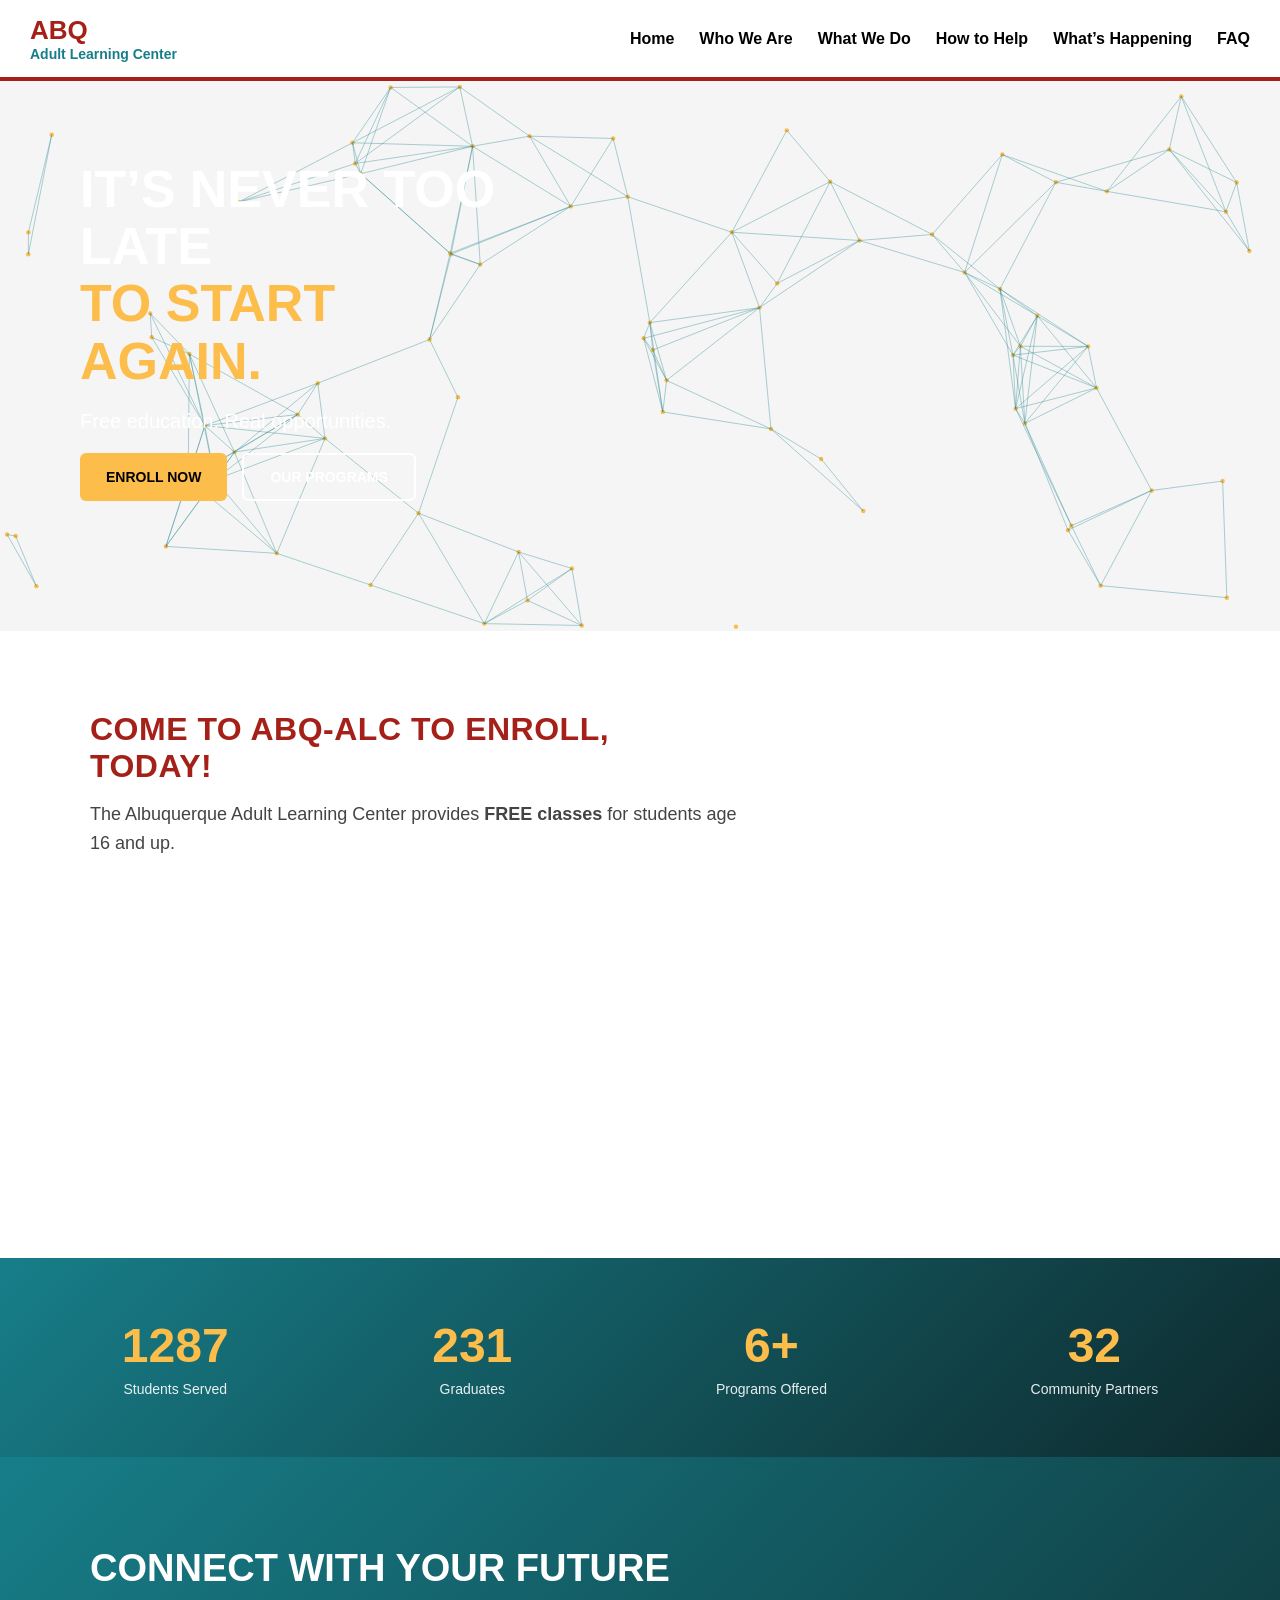
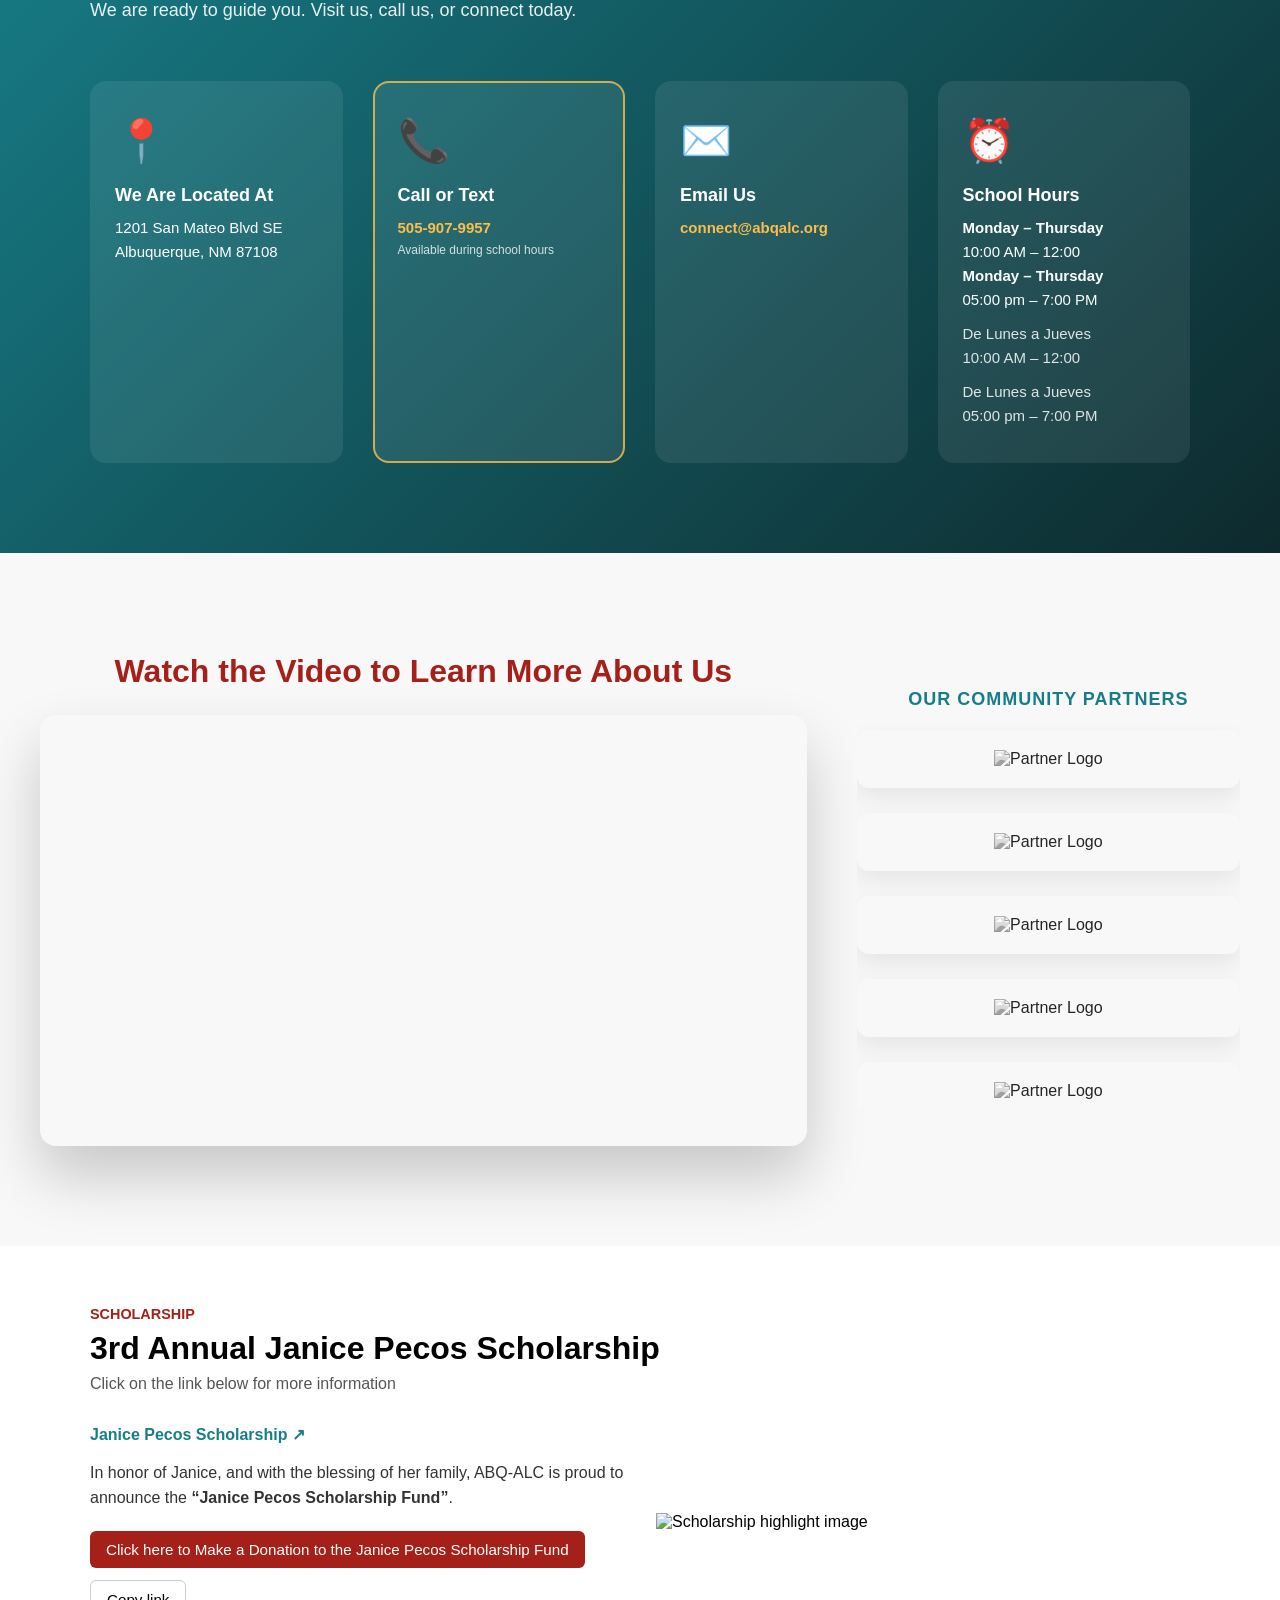
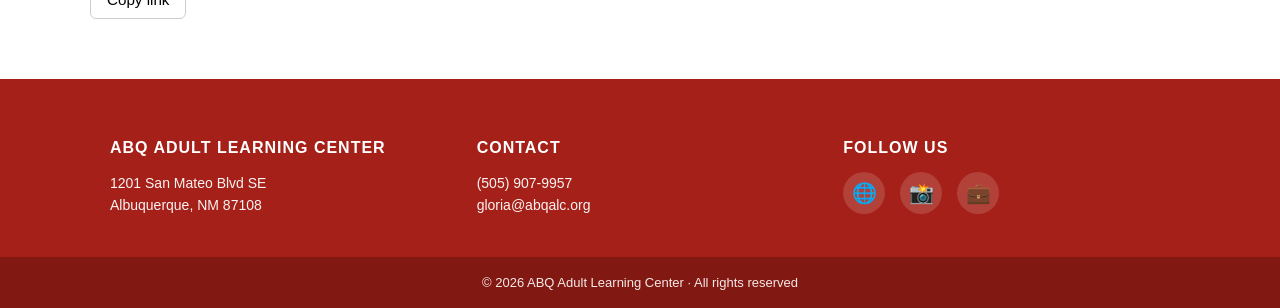
==== index.html @ 49945afe "Add files via upload" ====
<!DOCTYPE html>
<html lang="es">
<head>
  <meta charset="UTF-8" />
  <meta name="viewport" content="width=device-width, initial-scale=1.0" />
  <title>ABQ Adult Learning Center</title>
  <link rel="stylesheet" href="styles.css">
</head>
<body>

<!-- ================= NAVBAR ================= -->
<header class="navbar">
  <div class="logo">
    ABQ <span>Adult Learning Center</span>
  </div>

  <button class="menu-toggle" aria-label="Toggle Menu">☰</button>

  <nav class="nav-menu">
    <ul class="menu-root">

      <li class="menu-item">
<a href="index.html">Home</a>

        <ul class="submenu">
          <li class="has-children"><a href="home_program.html">Program Information</a>
            </li>

          <li class="has-children">
            <a href="home_students.html"> 2023–2026 Student Success</a>
            </li>
          <li><a href="home_location.html">Location & Contact</a></li>
        </ul>
      </li>

      <li class="menu-item">
        <a href="who.html">  Who We Are</a>
      </li>

      <li class="menu-item">
        What We Do
        <ul class="submenu">
          <li>Our Programs</li>
          <li>Student Advocacy</li>
          <li>Resources</li>
          <li>Janice Pecos Scholarship</li>
        </ul>
      </li>

      <li class="menu-item">
        How to Help
        <ul class="submenu">
          <li>Volunteer</li>
          <li>Donate</li>
        </ul>
      </li>

      <li class="menu-item">
        What’s Happening
        <ul class="submenu">
          <li>Annual Reports</li>
          <li>Events</li>
          <li>News</li>
        </ul>
      </li>

      <li class="menu-item">FAQ</li>
    </ul>
  </nav>
</header>

<!-- ================= HERO ================= -->
<section class="hero">

  <!-- Imagen de fondo REAL -->
  <div class="hero-bg"></div>

  <!-- Capa oscura -->
  <div class="hero-overlay"></div>

  <!-- Red neuronal -->
  <canvas id="network"></canvas>

  <!-- Contenido -->
  <div class="hero-content">
    <h1>
      IT’S NEVER TOO LATE<br>
      <span>TO START AGAIN.</span>
    </h1>

    <p>Free education. Real opportunities.</p>

    <div class="hero-buttons">
      <button class="btn primary">ENROLL NOW</button>
      <button class="btn secondary">OUR PROGRAMS</button>
    </div>
  </div>
</section>

<!-- ================= enroll ================= -->

<section class="enroll-section">
  <div class="enroll-container">

    <!-- Título principal -->
    <div class="enroll-header">
      <h2>COME TO ABQ‑ALC TO ENROLL, TODAY!</h2>
      <p>
        The Albuquerque Adult Learning Center provides
        <strong>FREE classes</strong> for students age 16 and up.
      </p>
    </div>

    <!-- Flip Cards -->
    <div class="flip-grid">

      <div class="flip-card">
        <div class="flip-inner">
          <div class="flip-front">
            <span class="icon">🎓</span>
            <h3>High School Equivalency</h3>
          </div>
          <div class="flip-back">
            <p>
              Preparation to pass the
              <strong>HiSET or GED® exam</strong>
              and earn your high school equivalency.
            </p>
          </div>
        </div>
      </div>

      <div class="flip-card">
        <div class="flip-inner">
          <div class="flip-front">
            <span class="icon">📘</span>
            <h3>Foundations & Literacy</h3>
          </div>
          <div class="flip-back">
            <p>
              Improve your
              <strong>reading and writing skills</strong>
              with supportive, foundational instruction.
            </p>
          </div>
        </div>
      </div>

      <div class="flip-card">
        <div class="flip-inner">
          <div class="flip-front">
            <span class="icon">🌎</span>
            <h3>English as a Second Language</h3>
          </div>
          <div class="flip-back">
            <p>
              <strong>ESL classes</strong> for all levels,
              from beginner to advanced English learners.
            </p>
          </div>
        </div>
      </div>

      <div class="flip-card">
        <div class="flip-inner">
          <div class="flip-front">
            <span class="icon">☀️</span>
            <h3>Solar Technology Credential</h3>
          </div>
          <div class="flip-back">
            <p>
              Earn a
              <strong>Fundamentals of Solar Technology (IET)</strong>
             <a href="
https://video.search.yahoo.com/search/video;_ylt=Awr.wjnUhPJpWwIAqOZXNyoA;_ylu=Y29sbwNncTEEcG9zAzEEdnRpZAMEc2VjA3Nj?type=E210US105G0&p=nabcep+solar+certification&fr=mcafee&turl=https%3A%2F%2Ftse4.mm.bing.net%2Fth%2Fid%2FOVP.cW_9tWtKjv1zKpvWhstD-wHgFo%3Fpid%3DApi%26w%3D296%26h%3D156%26c%3D7%26p%3D0&rurl=https%3A%2F%2Fwww.youtube.com%2Fwatch%3Fv%3DZx-ArQhSR-M&tit=How+to+get+a+solar+job+with+NABCEP+certifications%21+Intro+to+Solar%21&pos=11&vid=f31095745891059037701e565cf217cb&sigr=6QRaX66MKJxi&sigt=qtAbaV_fkCSp&sigi=YpdcWejyRr_6
"  target="_blank" >Credencial</a> for the solar industry.
            </p>
          </div>
        </div>
      </div>

    </div>

  </div>
</section>
<!-- ================= MÉTRICAS ================= -->
<section class="stats">
  <div class="stat" data-target="3998">
    <strong>0</strong>
    <span>Students Served</span>
  </div>
  <div class="stat" data-target="732">
    <strong>0</strong>
    <span>Graduates</span>
  </div>
  <div class="stat" data-target="6">
    <strong>0</strong>
    <span>Programs Offered</span>
  </div>
  <div class="stat" data-target="100">
    <strong>0</strong>
    <span>Community Partners</span>
  </div>
</section>
<!-- ================= CONNECT ================= -->
<section class="connect-section">

  <div class="connect-wrapper">

    <h2 class="connect-title">
      CONNECT WITH YOUR FUTURE
    </h2>

    <p class="connect-subtitle">
      We are ready to guide you. Visit us, call us, or connect today.
    </p>

    <div class="connect-grid">

      <!-- LOCATION -->
      <div class="connect-card">
        <div class="connect-icon">📍</div>
        <h3>We Are Located At</h3>
        <p>
          1201 San Mateo Blvd SE<br>
          Albuquerque, NM 87108
        </p>
      </div>

      <!-- PHONE -->
      <div class="connect-card pulse">
        <div class="connect-icon">📞</div>
        <h3>Call or Text</h3>
        <p class="highlight">
          505‑907‑9957
        </p>
        <span class="note">Available during school hours</span>
      </div>

      <!-- EMAIL -->
      <div class="connect-card">
        <div class="connect-icon">✉️</div>
        <h3>Email Us</h3>
        <p class="highlight">
          connect@abqalc.org
        </p>
      </div>

      <!-- HOURS -->
      <div class="connect-card hours">
        <div class="connect-icon">⏰</div>
        <h3>School Hours</h3>
        <p>
          <strong>Monday – Thursday</strong><br>
          10:00 AM – 12:00
        </p>
        <p>
          <strong>Monday – Thursday</strong><br>
          05:00 pm – 7:00 PM
        </p>
        <p class="spanish">
          De Lunes a Jueves<br>
          10:00 AM – 12:00 
        </p>
         <p class="spanish">
          De Lunes a Jueves<br>
        05:00 pm – 7:00 PM
        </p>
      </div>

    </div>

  </div>
</section>
<section class="partners-section">


  <div class="partners-container">

    <!-- VIDEO -->
    <div class="partners-video">
      <h2>Watch the Video to Learn More About Us</h2>
      <div class="video-wrapper">
        <iframe 
       src="https://player.vimeo.com/video/821521663?badge=0&amp;autopause=0&amp;player_id=0&amp;app_id=58479" frameborder="0" allow="autoplay; fullscreen; picture-in-picture; clipboard-write; encrypted-media; web-share" referrerpolicy="strict-origin-when-cross-origin"></iframe><script src="https://player.vimeo.com/api/player.js"></script>
        </div>
    </div>


    <!-- CARRUSEL DE ALIADOS -->
    <div class="partners-carousel">


      <h3>Our Community Partners</h3>
      <!-- LIGHTBOX MODAL -->
  <div class="lightbox" id="lightbox">
  <div class="lightbox-overlay"></div>
  <div class="lightbox-content">
    <button class="lightbox-close" aria-label="Close">✕</button>
    <img id="lightbox-img" src="" alt="Expanded Partner">
     </div>
          </div>
      <div class="carousel-track">
        <div class="partner-logo">
           <img src="img/logo4.png" data-full="img/logo4.png" alt="Partner Logo">
            </div>

        <div class="partner-logo">
           <img src="img/part1.png" data-full="img/part1.png" alt="Partner Logo">
        </div>

        <div class="partner-logo">
            <img src="img/part6.png" data-full="img/part6.png" alt="Partner Logo">
        </div>
        <div class="partner-logo">
           <img src="img/part2.png" data-full="img/part2.png" alt="Partner Logo">
        </div>
        <div class="partner-logo">
          <img src="img/part3.png" data-full="img/part3.png" alt="Partner Logo">
        </div>
        <div class="partner-logo">
         <img src="img/logo3.png" data-full="img/logo3.png" alt="Partner Logo">
        </div>
        <div class="partner-logo">
        <img src="img/part6.png" data-full="img/part6.png" alt="Partner Logo">
        </div>
         <div class="partner-logo">
         <img src="img/part7.png" data-full="img/part7.png" alt="Partner Logo">
        </div>
        <!-- duplicados para loop infinito -->
        <div class="partner-logo">
          <img src="img/logo4.png" data-full="img/logo4.png" alt="Partner Logo">
        </div>
        <div class="partner-logo">
         <img src="img/part5.png" data-full="img/part5.png" alt="Partner Logo">
        </div>




      </div>

    </div>

  </div>
</section>



<section id="janice-pecos-scholarship" class="scholarship-spotlight">
  <div class="scholarship-spotlight__wrap">

    <header class="scholarship-spotlight__header">
      <p class="scholarship-spotlight__kicker">Scholarship</p>
      <h2 class="scholarship-spotlight__title">3rd Annual Janice Pecos Scholarship</h2>
      <p class="scholarship-spotlight__subtitle">
        Click on the link below for more information
      </p>
    </header>

    <div class="scholarship-spotlight__grid js-reveal">
      <!-- LEFT: CONTENT -->
      <div class="scholarship-spotlight__content">
        <a class="scholarship-spotlight__link"
           href="https://TU-LINK-AQUI.com"
           target="_blank" rel="noopener">
          Janice Pecos Scholarship
          <span aria-hidden="true">↗</span>
        </a>

        <p class="scholarship-spotlight__text">
          In honor of Janice, and with the blessing of her family, ABQ-ALC is proud to announce the
          <strong>“Janice Pecos Scholarship Fund”</strong>.
        </p>

        <div class="scholarship-spotlight__actions">
          <a class="scholarship-spotlight__btn scholarship-spotlight__btn--primary"
             href="https://TU-LINK-DONATION-AQUI.com"
             target="_blank" rel="noopener">
            Click here to Make a Donation to the Janice Pecos Scholarship Fund
          </a>

          <button type="button"
                  class="scholarship-spotlight__btn scholarship-spotlight__btn--ghost js-copy-link"
                  data-copy="https://TU-LINK-AQUI.com"
                  aria-label="Copy scholarship link">
            Copy link
          </button>
        </div>

        <p class="scholarship-spotlight__note" role="status" aria-live="polite"></p>
      </div>

      <!-- RIGHT: IMAGE -->
      <figure class="scholarship-spotlight__media">
        <img
          class="scholarship-spotlight__img"
          src="img/Pecos.png"
          alt="Scholarship highlight image"
          loading="lazy"
        />
      </figure>
    </div>

  </div>
</section>

<!--
<section class="volunteer-section">

  <div class="volunteer-container">

    <!-- IMAGEN 
    <div class="volunteer-image">
      <img src="img/aalc6.jpg">

    </div>

    <!-- CONTENIDO 
    <div class="volunteer-content">
      <h2>Do Something Satisfying<br>With Your Free Time.</h2>

      <p class="volunteer-intro">
        Make a meaningful impact in your community by volunteering
        your time, skills, and passion at ABQ‑ALC.
      </p>

      <ul class="volunteer-list">
        <li><span class="icon">🤝</span>Tutors*</li>
        <li><span class="icon">🎉</span>Fundraisers</li>
        <li><span class="icon">📅</span>Special Events</li>
        <li><span class="icon">🌎</span>Community Outreach</li>
        <li><span class="icon">🎤</span>Volunteer Guest Speakers</li>
      </ul>
    </div>

  </div>
</section>

-->

<footer class="site-footer">

  <div class="footer-container">

    <!-- INFO -->
    <div class="footer-column">
      <h3>ABQ Adult Learning Center</h3>
      <p>
        1201 San Mateo Blvd SE<br>
        Albuquerque, NM 87108
      </p>
    </div>

    <!-- CONTACT -->
    <div class="footer-column">
      <h3>Contact</h3>
      <p>(505) 907‑9957</p>
      <p>
        gloria@abqalc.org
      </p>
    </div>

    <!-- SOCIAL -->
    <div class="footer-column">
      <h3>Follow Us</h3>
      <div class="social-icons">
        <a href="#" aria-label="Facebook">🌐</a>
        <a href="#" aria-label="Instagram">📸</a>
        <a href="#" aria-label="LinkedIn">💼</a>
      </div>
    </div>

   


  </div>

  <!-- COPYRIGHT -->
  <div class="footer-bottom">
    © <span id="year"></span> ABQ Adult Learning Center · All rights reserved
  </div>

</footer>

<script src="script.js"></script>




</body>
</html>
---- styles.css ----
/* =============================
   COLORES
============================= */
:root {
  --red: #a42018;
  --yellow: #fdbd4a;
  --blue: #177E89;
  --white: #ffffff;
  --dark: #0e2a2d;
}

/* =============================
   RESET
============================= */
* {
  margin: 0;
  padding: 0;
  box-sizing: border-box;
}

body {
  font-family: "Segoe UI", Arial, sans-serif;
  background: #f5f5f5;
}

/* =============================
   NAVBAR
============================= */
.navbar {
  display: flex;
  justify-content: space-between;
  align-items: center;
  padding: 15px 30px;
  background: var(--white);
  border-bottom: 4px solid var(--red);
  position: sticky;
  top: 0;
  z-index: 1000;
}

.logo {
  font-weight: bold;
  font-size: 26px;
  color: var(--red);
}

.logo span {
  display: block;
  font-size: 14px;
  color: var(--blue);
}

/* =============================
   MENU
============================= */
.menu-toggle {
  display: none;
  font-size: 28px;
  background: none;
  border: none;
  cursor: pointer;
}

.menu-root {
  list-style: none;
  display: flex;
  gap: 25px;
}


.menu-item {
  position: relative;
  cursor: pointer;
  font-weight: 600;
}

.menu-item:hover {
  color: var(--red);
}

/* =============================
   SUBMENÚS (NIVEL 1 Y 2)
============================= */
.submenu {
  position: absolute;
  top: 100%;
  left: 0;
  background: var(--white);
  min-width: 240px;
  display: none; /* SIEMPRE OCULTO */
  flex-direction: column;
  box-shadow: 0 6px 16px rgba(0,0,0,0.15);
  border-radius: 6px;
  padding: 10px 0;
  z-index: 999;
}

/* Mostrar SOLO si está activo (mobile) */
.menu-item.active > .submenu,
.has-children.active > .submenu {
  display: flex;
}

/* Desktop (hover real) */
@media (hover: hover) {
  .menu-item:hover > .submenu {
    display: flex;
  }

  .has-children:hover > .submenu {
    display: flex;
  }
}

.submenu li {
  padding: 10px 20px;
  white-space: nowrap;
}

.submenu li:hover {
  background: var(--yellow);
}

/* Segundo nivel */
.has-children {
  position: relative;
}

.submenu.sub {
  top: 0;
  left: 100%;
}


/* =============================
   CANVAS
============================= */
#network {
  position: absolute;
  inset: 0;
  z-index: 1;
}

/* =============================
   HERO CONTENT
============================= */
.hero-content {
  position: relative;
  z-index: 2;
  max-width: 600px;
  padding: 80px;
  color: var(--white);
}

.hero h1 {
  font-size: 52px;
  line-height: 1.1;
}

.hero h1 span {
  color: var(--yellow);
}

.hero p {
  margin: 20px 0;
  font-size: 20px;
}

/* =============================
   BUTTONS
============================= */
.hero-buttons {
  display: flex;
  gap: 15px;
}

.btn {
  padding: 14px 26px;
  font-size: 14px;
  border-radius: 6px;
  cursor: pointer;
  border: none;
  font-weight: bold;
}

.btn.primary {
  background: var(--yellow);
  color: #000;
}

.btn.secondary {
  background: transparent;
  border: 2px solid var(--white);
  color: var(--white);
}

/* =============================
   RESPONSIVE (MOBILE)
============================= */
@media (max-width: 768px) {
  .menu-toggle {
    display: block;
  }

  .nav-menu {
    display: none;
    width: 100%;
    background: var(--white);
  }

  .nav-menu.open {
    display: block;
  }

  .nav-menu ul {
    flex-direction: column;
    padding: 15px;
    gap: 10px;
  }

  .submenu {
    position: static;
    box-shadow: none;
    border-radius: 0;
    padding-left: 15px;
  }

  .hero-content {
    padding: 40px;
  }

  .hero h1 {
    font-size: 36px;
  }
}

.hero {
  position: relative;
  height: 550px;
  overflow: hidden;
}

/* IMAGEN DE FONDO REAL */
.hero-bg {
  position: absolute;
  inset: 0;
  background-image: url("img/hero.webp"); /* 👈 AQUÍ */
  background-size: cover;
  background-position: center;
  background-repeat: no-repeat;
  z-index: 0;
}

/* MÉTRICAS */
.stats {
  display: flex;
  justify-content: space-around;
  padding: 60px 20px;
  background: linear-gradient(135deg, #177E89, #0e2a2d);
  color: white;
}

.stat {
  text-align: center;
}

.stat strong {
  font-size: 48px;
  color: #fdbd4a;
}

.stat span {
  display: block;
  margin-top: 8px;
  font-size: 14px;
  opacity: 0.9;
}



/* =============================
   ENROLL SECTION
============================= */
.enroll-section {
  background: #ffffff;
  padding: 80px 20px;
}

.enroll-container {
  max-width: 900px;
  margin: 0 auto;
}

.enroll-section h2 {
  font-size: 32px;
  color: #a42018;
  margin-bottom: 25px;
  letter-spacing: 0.5px;
}

.enroll-intro {
  font-size: 18px;
  color: #333;
  margin-bottom: 30px;
  line-height: 1.6;
}



/* =============================
   ENROLL – FLIP CARDS SECTION
============================= */
.enroll-section {
  background: #ffffff;
  padding: 80px 20px;
}

.enroll-container {
  max-width: 1100px;
  margin: 0 auto;
}

/* Header */
.enroll-header {
  max-width: 650px;
  margin-bottom: 60px;
}

.enroll-header h2 {
  font-size: 32px;
  color: #a42018;
  margin-bottom: 15px;
}

.enroll-header p {
  font-size: 18px;
  color: #444;
  line-height: 1.6;
}

/* Grid */
.flip-grid {
  display: grid;
  grid-template-columns: repeat(4, 1fr);
  gap: 30px;
}

/* Flip Card */
.flip-card {
  perspective: 1200px;
}

.flip-inner {
  position: relative;
  width: 100%;
  height: 260px;
  transition: transform 0.7s ease;
  transform-style: preserve-3d;
}

.flip-card:hover .flip-inner {
  transform: rotateY(180deg);
}

/* Front & Back */
.flip-front,
.flip-back {
  position: absolute;
  inset: 0;
  border-radius: 12px;
  backface-visibility: hidden;
  display: flex;
  flex-direction: column;
  justify-content: center;
  padding: 25px;
}

/* Front */
.flip-front {
  background: #177E89;
  color: white;
  text-align: center;
}

.flip-front .icon {
  font-size: 42px;
  margin-bottom: 15px;
}

.flip-front h3 {
  font-size: 18px;
  line-height: 1.4;
}

/* Back */
.flip-back {
  background: #fdbd4a;
  color: #000;
  transform: rotateY(180deg);
}

.flip-back p {
  font-size: 15px;
  line-height: 1.6;
}

/* =============================
   RESPONSIVE
============================= */
@media (max-width: 1024px) {
  .flip-grid {
    grid-template-columns: repeat(2, 1fr);
  }
}

@media (max-width: 600px) {
  .flip-grid {
    grid-template-columns: 1fr;
  }

  .enroll-header h2 {
    font-size: 26px;
  }
}




/* =============================
   CONNECT SECTION
============================= */
.connect-section {
  padding: 90px 20px;
  background: linear-gradient(135deg, #177E89, #0e2a2d);
  color: white;
}

.connect-wrapper {
  max-width: 1100px;
  margin: 0 auto;
}

.connect-title {
  font-size: 38px;
  margin-bottom: 10px;
}

.connect-subtitle {
  font-size: 18px;
  opacity: 0.9;
  margin-bottom: 60px;
  max-width: 500px;
}

/* Grid */
.connect-grid {
  display: grid;
  grid-template-columns: repeat(4, 1fr);
  gap: 30px;
}

/* Card */
.connect-card {
  background: rgba(255, 255, 255, 0.08);
  border-radius: 16px;
  padding: 35px 25px;
  transition: transform 0.4s ease, background 0.4s ease;
  position: relative;
}

.connect-card:hover {
  transform: translateY(-10px);
  background: rgba(255, 255, 255, 0.15);
}

.connect-icon {
  font-size: 42px;
  margin-bottom: 20px;
}

.connect-card h3 {
  font-size: 18px;
  margin-bottom: 10px;
}

.connect-card p {
  font-size: 15px;
  line-height: 1.6;
}

.highlight {
  font-size: 18px;
  font-weight: bold;
  color: #fdbd4a;
}

.note {
  font-size: 12px;
  opacity: 0.8;
}

.spanish {
  margin-top: 10px;
  font-size: 14px;
  opacity: 0.85;
}

/* Pulse Effect */
.pulse::after {
  content: "";
  position: absolute;
  inset: 0;
  border-radius: 16px;
  border: 2px solid rgba(253, 189, 74, 0.8);
  animation: pulse 2s infinite;
  pointer-events: none;
}

@keyframes pulse {
  0% { opacity: 0.7; }
  50% { opacity: 0; }
  100% { opacity: 0.7; }
}

/* Responsive */
@media (max-width: 1000px) {
  .connect-grid {
    grid-template-columns: repeat(2, 1fr);
  }
}

@media (max-width: 600px) {
  .connect-grid {
    grid-template-columns: 1fr;
  }

  .connect-title {
    font-size: 30px;
  }
}


/* =============================
   PARTNERS SECTION
============================= */
.partners-section {
  padding: 90px 20px;
  background: #ffffff;
}

.partners-container {
  max-width: 1200px;
  margin: 0 auto;
  display: grid;
  grid-template-columns: 2fr 1fr;
  gap: 50px;
  align-items: center;
}

/* VIDEO */
.partners-video h2 {
  color: #a42018;
  font-size: 32px;
  margin-bottom: 25px;
}

.video-wrapper {
  position: relative;
  padding-top: 56.25%;
  border-radius: 16px;
  overflow: hidden;
  box-shadow: 0 30px 60px rgba(0,0,0,0.2);
}

.video-wrapper iframe {
  position: absolute;
  inset: 0;
  width: 100%;
  height: 100%;
}

/* CARRUSEL */
.partners-carousel {
  position: relative;
  height: 420px;
  overflow: hidden;
}

.partners-carousel h3 {
  margin-bottom: 20px;
  font-size: 18px;
  color: #177E89;
  text-transform: uppercase;
  letter-spacing: 1px;
}

/* Track */
.carousel-track {
  display: flex;
  flex-direction: column;
  gap: 25px;
  animation: scrollUp 18s linear infinite;
}

/* Logo Card */
.partner-logo {
  background: #f8f8f8;
  border-radius: 12px;
  padding: 20px;
  display: flex;
  align-items: center;
  justify-content: center;
  box-shadow: 0 10px 25px rgba(0,0,0,0.08);
}

.partner-logo img {
  max-width: 140px;
  max-height: 60px;
  object-fit: contain;
  filter: grayscale(100%);
  opacity: 0.85;
  transition: all 0.3s ease;
}

.partner-logo:hover img {
  filter: grayscale(0%);
  opacity: 1;
}

/* Animación vertical */
@keyframes scrollUp {
  from {
    transform: translateY(0);
  }
  to {
    transform: translateY(-50%);
  }
}

/* =============================
   RESPONSIVE
============================= */
@media (max-width: 900px) {
  .partners-container {
    grid-template-columns: 1fr;
  }

  .partners-carousel {
    height: auto;
  }

  .carousel-track {
    animation: none;
  }
}

/* =============================
   LIGHTBOX / MODAL
============================= */
.lightbox {
  position: fixed;
  inset: 0;
  display: none;
  z-index: 9999;
}

.lightbox.active {
  display: block;
}

/* Fondo oscuro */
.lightbox-overlay {
  position: absolute;
  inset: 0;
  background: rgba(14, 42, 45, 0.85);
  backdrop-filter: blur(3px);
}

/* Contenido */
.lightbox-content {
  position: relative;
  max-width: 80%;
  max-height: 80%;
  margin: auto;
  top: 50%;
  transform: translateY(-50%) scale(0.9);
  animation: zoomIn 0.4s ease forwards;
}

.lightbox-content img {
  width: 9cm;
  height: 9cm;
  object-fit: contain;
  border-radius: 12px;
  background: white;
  padding: 10px;
  display: block;
  margin: 0 auto;
}


/* Botón cerrar */
.lightbox-close {
  position: absolute;
  top: -45px;
  right: -10px;
  font-size: 32px;
  background: none;
  color: #fdbd4a;
  border: none;
  cursor: pointer;
}

/* Animación */
@keyframes zoomIn {
  to {
    transform: translateY(-50%) scale(1);
  }
}

/* Responsive */
@media (max-width: 600px) {
  .lightbox-content {
    max-width: 90%;
    max-height: 90%;
  }
}




/* =============================
   VOLUNTEER SECTION
============================= */
.volunteer-section {
  padding: 90px 20px;
  background: #ffffff;
}

.volunteer-container {
  max-width: 1200px;
  margin: 0 auto;
  display: grid;
  grid-template-columns: 1fr 1fr;
  gap: 60px;
  align-items: center;
}

/* Imagen con zoom */
.volunteer-image {
  position: relative;
  overflow: hidden;
  border-radius: 18px;
  box-shadow: 0 25px 50px rgba(0,0,0,0.2);
}

.volunteer-image img {
  width: 100%;
  height: 100%;
  object-fit: cover;
  transition: transform 0.8s ease;
}

.volunteer-image:hover img {
  transform: scale(1.08);
}

/* Contenido */
.volunteer-content h2 {
  font-size: 36px;
  color: #a42018;
  margin-bottom: 20px;
  line-height: 1.2;
}

.volunteer-intro {
  font-size: 18px;
  color: #444;
  margin-bottom: 30px;
  max-width: 500px;
}

/* Lista */
.volunteer-list {
  list-style: none;
  padding: 0;
}

.volunteer-list li {
  display: flex;
  align-items: center;
  font-size: 16px;
  color: #333;
  margin-bottom: 15px;
}

.volunteer-list .icon {
  font-size: 22px;
  margin-right: 12px;
  color: #177E89;
}

/* =============================
   RESPONSIVE
============================= */
@media (max-width: 900px) {
  .volunteer-container {
    grid-template-columns: 1fr;
  }

  .volunteer-content h2 {
    font-size: 30px;
  }
}


/* =============================
   FOOTER
============================= */
.site-footer {
  background: #a42018;
  color: white;
}

.footer-container {
  max-width: 1100px;
  margin: 0 auto;
  padding: 60px 20px 40px;
  display: grid;
  grid-template-columns: repeat(3, 1fr);
  gap: 40px;
}

.footer-column h3 {
  font-size: 16px;
  margin-bottom: 15px;
  text-transform: uppercase;
  letter-spacing: 1px;
}

.footer-column p {
  font-size: 14px;
  line-height: 1.6;
  opacity: 0.95;
}

/* SOCIAL ICONS */
.social-icons {
  display: flex;
  gap: 15px;
}

.social-icons a {
  width: 42px;
  height: 42px;
  border-radius: 50%;
  background: rgba(255, 255, 255, 0.15);
  display: flex;
  align-items: center;
  justify-content: center;
  font-size: 20px;
  color: white;
  text-decoration: none;
  transition: all 0.3s ease;
}

.social-icons a:hover {
  background: #fdbd4a;
  color: #000;
  transform: translateY(-4px);
}

/* BOTTOM */
.footer-bottom {
  background: #7f1812; /* rojo más oscuro */
  text-align: center;
  padding: 18px 15px;
  font-size: 13px;
  opacity: 0.9;
}

/* RESPONSIVE */
@media (max-width: 800px) {
  .footer-container {
    grid-template-columns: 1fr;
    text-align: center;
  }

  .social-icons {
    justify-content: center;
  }
}

nav a {
  text-decoration: none;
  color: inherit;
}


/* ================= CAREER ================= */
.career-section {
  padding: 90px 20px;
  background: #f8f8f8;
}

.career-content {
  max-width: 800px;
  margin: auto;
}

.career-content h2 {
  color: #a42018;
  font-size: 34px;
  margin-bottom: 20px;
}

.career-content p {
  font-size: 17px;
  margin-bottom: 15px;
}

/* Responsive */
@media (max-width: 900px) {
  .programs-grid {
    grid-template-columns: 1fr;
  }
}

.program-hero {
  position: relative;
  height: 420px;
  background: linear-gradient(135deg, #177E89, #0e2a2d);
  overflow: hidden;
}

.program-hero-content {
  position: relative;
  z-index: 2;
  color: white;
  text-align: center;
  top: 50%;
  transform: translateY(-50%);
}

.program-hero h1 {
  font-size: 48px;
}

.program-hero p {
  font-size: 18px;
}




/* ================= PROGRAMS ================= */

.p-sec {
  padding: 90px 20px;
  background: #fff;
  font-family: "Segoe UI", Arial, sans-serif;
}

.p-ttl {
  text-align: center;
  font-size: 32px;
  color: #a42018;
  margin-bottom: 60px;
}

.p-grid {
  max-width: 1200px;
  margin: 0 auto;
  display: grid;
  grid-template-columns: repeat(3, 1fr);
  gap: 40px;
}

.p-card {
  background: #fff;
  border-radius: 16px;
  box-shadow: 0 20px 40px rgba(0,0,0,.12);
  transition: transform .3s ease, box-shadow .3s ease;
}

.p-card:hover {
  transform: translateY(-6px);
  box-shadow: 0 30px 60px rgba(0,0,0,.18);
}

.p-card img {
  width: 100%;
  height: 200px;
  object-fit: cover;
  display: block;
  border-radius: 16px 16px 0 0;
}

.p-info {
  padding: 25px;
}

.p-info h3 {
  font-size: 18px;
  color: #177E89;
}

.p-info p {
  font-size: 14px;
  color: #555;
}

/* Button */
.p-btn {
  margin-top: 15px;
  background: #fdbd4a;
  border: none;
  padding: 10px 20px;
  border-radius: 6px;
  font-weight: bold;
  cursor: pointer;
}

.p-btn:hover {
  background: #e6a832;
}

/* Expandable text */
.p-more {
  margin-top: 15px;
  font-size: 14px;
  line-height: 1.6;
  color: #333;
  max-height: 0;
  overflow: hidden;
  transition: max-height .4s ease;
}

/* Responsive */
@media (max-width: 1000px) {
  .p-grid {
    grid-template-columns: repeat(2, 1fr);
  }
}

@media (max-width: 650px) {
  .p-grid {
    grid-template-columns: 1fr;
  }
}

.p-card.active .p-more {
  max-height: 200px; /* o lo que necesites */
}


.contact-hero {
  padding: 80px 20px;
  background: linear-gradient(135deg, #177E89, #0e2a2d);
  color: white;
  text-align: center;
}

.contact-hero h1 {
  font-size: 42px;
}

.contact-section {
  padding: 80px 20px;
  background: #fff;
}

.contact-grid {
  max-width: 1100px;
  margin: auto;
  display: grid;
  grid-template-columns: repeat(2, 1fr);
  gap: 30px;
}

.contact-card {
  background: #f8f8f8;
  padding: 25px;
  border-radius: 14px;
  box-shadow: 0 15px 30px rgba(0,0,0,0.08);
}

.contact-card h2 {
  color: var(--red);
  margin-bottom: 15px;
  font-size: 18px;
}

.contact-card p {
  font-size: 15px;
  line-height: 1.6;
  color: #333;
}

/* RESPONSIVE */
@media (max-width: 768px) {
  .contact-grid {
    grid-template-columns: 1fr;
  }

  .contact-hero h1 {
    font-size: 32px;
  }
}



.stories-section {
  padding: 80px 20px;
  background: #f5f5f5;
}

.stories-container {
  max-width: 1100px;
  margin: auto;
  display: flex;
  align-items: center;
  gap: 40px;
  background: white;
  padding: 40px;
  border-radius: 16px;
  box-shadow: 0 20px 50px rgba(0,0,0,0.1);
}

/* IMAGE */
.story-image img {
  width: 320px;
  height: 320px;
  object-fit: cover;
  border-radius: 16px;
  transition: opacity 0.5s ease;
}

/* TEXT */
.story-text h2 {
  color: #a42018;
  margin-bottom: 20px;
}

.story-text h3 {
  color: #177E89;
  margin-bottom: 10px;
}

.story-text p {
  line-height: 1.6;
  color: #333;
}

/* RESPONSIVE */
@media (max-width: 768px) {
  .stories-container {
    flex-direction: column;
    text-align: center;
  }
}


/* ARROWS */
.stories-container {
  position: relative;
}

.story-arrow {
  position: absolute;
  top: 50%;
  transform: translateY(-50%);
  background: rgba(23, 126, 137, 0.9);
  color: white;
  border: none;
  width: 44px;
  height: 44px;
  border-radius: 50%;
  font-size: 22px;
  cursor: pointer;
  display: flex;
  align-items: center;
  justify-content: center;
  transition: background 0.3s ease, transform 0.3s ease;
  z-index: 10;
}

.story-arrow:hover {
  background: #fdbd4a;
  color: #000;
  transform: translateY(-50%) scale(1.1);
}

.story-arrow.left {
  left: -20px;
}

.story-arrow.right {
  right: -20px;
}

/* Mobile */
@media (max-width: 768px) {
  .story-arrow.left {
    left: 5px;
  }

  .story-arrow.right {
    right: 5px;
  }
}



/* ================= WHO WE ARE ================= */
.who-section {
  padding: 90px 20px;
  background: #ffffff;
}

.who-container {
  max-width: 1200px;
  margin: 0 auto;
}

.who-title {
  text-align: center;
  font-size: 34px;
  color: #a42018;
  margin-bottom: 60px;
}

/* GRID */
.who-grid {
  display: grid;
  grid-template-columns: repeat(3, 1fr);
  gap: 30px;
}

/* CARD */
.who-card {
  position: relative;
  height: 320px;
  border-radius: 16px;
  overflow: hidden;
  cursor: pointer;
}

.who-card img {
  width: 100%;
  height: 100%;
  object-fit: cover;
  transition: transform 0.6s ease;
}

/* OVERLAY */
.who-overlay {
  position: absolute;
  inset: 0;
  background: linear-gradient(
    to top,
    rgba(14, 42, 45, 0.9),
    rgba(14, 42, 45, 0.2)
  );
  color: white;
  display: flex;
  flex-direction: column;
  justify-content: flex-end;
  padding: 25px;
  transform: translateY(60%);
  transition: transform 0.6s ease;
}

.who-overlay h3 {
  font-size: 18px;
  margin-bottom: 10px;
  color: #fdbd4a;
}

.who-overlay p {
  font-size: 14px;
  line-height: 1.6;
  opacity: 0;
  transition: opacity 0.4s ease;
}

/* HOVER EFFECT */
.who-card:hover img {
  transform: scale(1.1);
}

.who-card:hover .who-overlay {
  transform: translateY(0);
}

.who-card:hover .who-overlay p {
  opacity: 1;
}

/* RESPONSIVE */
@media (max-width: 1000px) {
  .who-grid {
    grid-template-columns: repeat(2, 1fr);
  }
}

@media (max-width: 600px) {
  .who-grid {
    grid-template-columns: 1fr;
  }
}



/* ================= OUR MODEL ================= */
.model-section {
  padding: 100px 20px;
  background: #f8f8f8;
}

.model-container {
  max-width: 1200px;
  margin: 0 auto;
}

.model-title {
  text-align: center;
  font-size: 34px;
  color: #a42018;
  margin-bottom: 60px;
}

/* CARD */
.model-card {
  position: relative;
  border-radius: 20px;
  overflow: hidden;
  box-shadow: 0 30px 60px rgba(0,0,0,0.2);
}

/* IMAGE */
.model-image img {
  width: 100%;
  height: 480px;
  object-fit: cover;
  display: block;
  transition: transform 0.8s ease;
}

/* OVERLAY */
.model-overlay {
  position: absolute;
  inset: 0;
  background: linear-gradient(
    to top,
    rgba(14, 42, 45, 0.95),
    rgba(14, 42, 45, 0.4)
  );
  color: white;
  padding: 50px;
  display: flex;
  flex-direction: column;
  justify-content: flex-end;
  transform: translateY(55%);
  transition: transform 0.7s ease;
}

.model-overlay h3 {
  font-size: 22px;
  color: #fdbd4a;
  margin-bottom: 15px;
}

.model-overlay p {
  font-size: 16px;
  line-height: 1.7;
  opacity: 0;
  transition: opacity 0.5s ease;
}

/* HOVER EFFECT */
.model-card:hover .model-image img {
  transform: scale(1.08);
}

.model-card:hover .model-overlay {
  transform: translateY(0);
}

.model-card:hover .model-overlay p {
  opacity: 1;
}
/* MOBILE */
@media (max-width: 768px) {
  .model-image img {
    height: 380px;
  }

  .model-overlay {
    transform: translateY(0);
  }
} /* ✅ ESTA LLAVE FALTABA */




/* ==================================================
   BOARD & STAFF – SECTION BASE
================================================== */

.board-section {
  padding: 100px 20px;
  background: #ffffff;
}

.board-container {
  max-width: 1200px;
  margin: 0 auto;
  text-align: center;
}

.board-title {
  font-size: 36px;
  color: #a42018;
  font-weight: 700;
  margin-bottom: 60px;
  position: relative;
}

.board-title::after {
  content: "";
  width: 70px;
  height: 4px;
  background: #fdbd4a;
  display: block;
  margin: 15px auto 0;
  border-radius: 3px;
}

/* ==================================================
   SELECTOR (BOARD / STAFF)
================================================== */

.board-selector {
  display: grid;
  grid-template-columns: repeat(2, 1fr);
  gap: 30px;
  margin-bottom: 80px;
}

/* Selector Card */
.selector-card {
  position: relative;
  height: 260px;
  border-radius: 18px;
  overflow: hidden;
  cursor: pointer;
  box-shadow: 0 20px 40px rgba(0,0,0,0.15);
  transition: transform 0.4s ease, box-shadow 0.4s ease;
}

.selector-card img {
  width: 100%;
  height: 100%;
  object-fit: cover;
  display: block;
}

/* Overlay */
.selector-overlay {
  position: absolute;
  inset: 0;
  background: rgba(14, 42, 45, 0.75);
  display: flex;
  align-items: center;
  justify-content: center;
}

/* Selector Title */
.selector-overlay h3 {
  font-size: 20px;
  font-weight: 700;
  text-transform: uppercase;
  letter-spacing: 1.5px;
  color: white;
  padding: 12px 26px;
  border: 2px solid rgba(255,255,255,0.75);
  border-radius: 40px;
  background: rgba(0,0,0,0.35);
  backdrop-filter: blur(4px);
  transition: all 0.3s ease;
}

/* Hover & Active */
.selector-card:hover {
  transform: scale(1.05);
}

.selector-card:hover .selector-overlay h3 {
  background: #fdbd4a;
  color: #000;
  border-color: #fdbd4a;
}

.selector-card.active {
  box-shadow: 0 30px 60px rgba(164,32,24,0.5);
}

/* ==================================================
   CONTENT AREA
================================================== */

.board-content {
  max-width: 1000px;
  margin: 0 auto;
  text-align: left;
}

/* Panels */
.content-panel {
  display: none;
  animation: fadeUp 0.5s ease both;
}

.content-panel.show {
  display: block;
}

/* Panel title */
.panel-title {
  font-size: 26px;
  color: #177E89;
  text-align: center;
  margin-bottom: 50px;
}

/* ==================================================
   PEOPLE GRID (BOARD / STAFF)
================================================== */

.people-grid {
  display: grid;
  grid-template-columns: repeat(3, 1fr);
  gap: 30px;
}

/* Person card */
.person-card {
  background: #ffffff;
  border-radius: 16px;
  overflow: hidden;
  box-shadow: 0 15px 35px rgba(0,0,0,0.12);
  display: flex;
  flex-direction: column;
  transition: transform 0.4s ease, box-shadow 0.4s ease;
}

.person-card:hover {
  transform: translateY(-8px);
  box-shadow: 0 25px 50px rgba(0,0,0,0.18);
}

/* Person image */
.person-card img {
  width: 100%;
  height: 240px;
  object-fit: cover;
  display: block;
}

/* Person info */
.person-info {
  padding: 22px;
  flex-grow: 1;
}

.person-info h4 {
  font-size: 18px;
  font-weight: 700;
  color: #a42018;
  margin-bottom: 6px;
}

.person-info span {
  display: block;
  font-size: 13px;
  font-weight: 600;
  color: #177E89;
  margin-bottom: 12px;
  text-transform: uppercase;
  letter-spacing: 0.5px;
}

.person-info p {
  font-size: 14px;
  line-height: 1.6;
  color: #444;
}

/* ==================================================
   ANIMATIONS
================================================== */

@keyframes fadeUp {
  from {
    opacity: 0;
    transform: translateY(18px);
  }
  to {
    opacity: 1;
    transform: translateY(0);
  }
}

/* ==================================================
   RESPONSIVE
================================================== */

@media (max-width: 1000px) {
  .people-grid {
    grid-template-columns: repeat(2, 1fr);
  }
}

@media (max-width: 768px) {
  .board-selector {
    grid-template-columns: 1fr;
  }

  .board-title {
    font-size: 30px;
  }
}

@media (max-width: 600px) {
  .people-grid {
    grid-template-columns: 1fr;
  }
}



/* ================= COMMUNITY PARTNERS ================= */

.partners-section {
  padding: 100px 20px;
  background: #f8f8f8;
}

.partners-container {
  max-width: 1200px;
  margin: auto;
  text-align: center;
}

.partners-title {
  font-size: 36px;
  color: #a42018;
  margin-bottom: 50px;
}

.partners-carousel {
  overflow: hidden;
  position: relative;
  width: 100%;
}

.partners-track {
  display: flex;
  gap: 60px;
  width: max-content;
  animation: scrollPartners 25s linear infinite;
}

/* Logos */
.partners-track img {
  height: 90px;
  object-fit: contain;
  opacity: 0.85;
  filter: grayscale(100%);
  cursor: pointer;
  transition: all 0.3s ease;
}

.partners-track img:hover {
  opacity: 1;
  filter: grayscale(0%);
  transform: scale(1.05);
}

/* Animation */
@keyframes scrollPartners {
  from {
    transform: translateX(0);
  }
  to {
    transform: translateX(-50%);
  }
}

.partners-note {
  margin-top: 25px;
  font-size: 14px;
  opacity: 0.75;
}



/* ==============================
   STORIES - YEAR SWITCHER + BADGE
   ============================== */

.stories-container{
  position: relative;
}

/* Selector de años */
.stories-years{
  width: 100%;
  display: flex;
  gap: 12px;
  align-items: center;
  justify-content: center;
  margin: 0 0 18px;
  flex-wrap: wrap;
}

.stories-year-btn{
  border: 1px solid rgba(0,0,0,.12);
  background: #fff;
  color: #1f2937;
  font-weight: 800;
  padding: 10px 16px;
  border-radius: 999px;
  cursor: pointer;
  transition: transform .18s ease, background .18s ease, border-color .18s ease, box-shadow .18s ease;
  box-shadow: 0 10px 20px rgba(0,0,0,.06);
}

.stories-year-btn:hover{
  transform: translateY(-1px);
  border-color: rgba(23,127,131,.35);
}

.stories-year-btn.is-active{
  background: linear-gradient(135deg, #177f83, #106468);
  color: #fff;
  border-color: transparent;
  box-shadow: 0 16px 28px rgba(16,100,104,.25);
}

/* Badge sobre la imagen */
.story-image{
  position: relative;
}

.story-badge{
  position: absolute;
  left: 14px;
  bottom: 14px;
  background: rgba(0,0,0,.55);
  color: #fff;
  padding: 8px 12px;
  border-radius: 999px;
  font-weight: 800;
  font-size: .85rem;
  backdrop-filter: blur(6px);
}

/* Contador */
.story-meta{
  margin-top: 14px;
  color: rgba(0,0,0,.6);
  font-weight: 700;
  font-size: .95rem;
}

/* Suaviza transiciones cuando cambia historia */
#storyImg{
  transition: opacity .25s ease;
}


/* ===========================
   INSTRUCTORS SECTION
   =========================== */

.instructors-section{
  --red:#a42018;
  --yellow:#fdbd4a;
  --teal:#177E89;

  padding: clamp(70px, 8vw, 110px) 0;
  background: linear-gradient(180deg, #ffffff 60%, rgba(23,126,137,.05));
}

.instructors-wrapper{
  width: min(1200px, 92%);
  margin: auto;
}

.instructors-header{
  text-align: center;
  max-width: 720px;
  margin: 0 auto 64px;
}

.instructors-tag{
  display: inline-block;
  background: rgba(253,189,74,.25);
  color: #000;
  font-weight: 800;
  padding: 6px 14px;
  border-radius: 999px;
  letter-spacing: .08em;
  margin-bottom: 14px;
}

.instructors-header h2{
  font-size: clamp(2.2rem, 4vw, 3.2rem);
  color: var(--red);
  font-weight: 900;
  margin-bottom: 12px;
}

.instructors-header p{
  color: #444;
  font-size: 1.05rem;
}

/* GRID */
.instructors-grid{
  display: grid;
  grid-template-columns: repeat(auto-fit, minmax(240px,1fr));
  gap: 36px;
}

/* CARD */
.instructor-card{
  position: relative;
  background: #fff;
  border-radius: 22px;
  overflow: hidden;
  box-shadow: 0 18px 40px rgba(0,0,0,.12);
  cursor: pointer;
  transition: transform .5s ease, box-shadow .5s ease;
}

.instructor-card::before{
  content:"";
  position:absolute;
  inset:0;
  background: radial-gradient(circle at top,
    rgba(253,189,74,.4),
    transparent 65%);
  opacity: 0;
  transition: opacity .4s ease;
}

.instructor-card:hover{
  transform: translateY(-10px);
  box-shadow: 0 30px 60px rgba(0,0,0,.25);
}

.instructor-card:hover::before{
  opacity: 1;
}

/* IMAGE */
.instructor-photo{
  height: 260px;
  overflow: hidden;
}

.instructor-photo img{
  width: 100%;
  height: 100%;
  object-fit: cover;
  transition: transform .6s ease;
}

.instructor-card:hover img{
  transform: scale(1.08);
}

/* INFO */
.instructor-info{
  padding: 22px;
  text-align: center;
}

.instructor-info h3{
  font-size: 1.25rem;
  font-weight: 900;
  color: #111;
  margin-bottom: 8px;
}

.instructor-info span{
  color: var(--teal);
  font-weight: 800;
  font-size: .95rem;
}

/* RESPONSIVE */
@media(max-width: 600px){
  .instructor-photo{ height: 220px; }
}



/* ===============================
   Janice Pecos Scholarship – Simple Style
   =============================== */

.scholarship-spotlight {
  padding: 60px 0;
  background: #fff;
}

.scholarship-spotlight__wrap {
  width: 90%;
  max-width: 1100px;
  margin: 0 auto;
}

/* Header */
.scholarship-spotlight__header {
  margin-bottom: 32px;
}

.scholarship-spotlight__kicker {
  color: #a42018;
  font-weight: 700;
  text-transform: uppercase;
  font-size: 0.9rem;
  margin-bottom: 8px;
}

.scholarship-spotlight__title {
  font-size: 2rem;
  margin: 0 0 8px;
}

.scholarship-spotlight__subtitle {
  color: #555;
  font-size: 1rem;
}

/* Layout */
.scholarship-spotlight__grid {
  display: flex;
  gap: 32px;
  align-items: center;
}

/* Content */
.scholarship-spotlight__content {
  flex: 1;
}

.scholarship-spotlight__link {
  display: inline-block;
  margin-bottom: 16px;
  color: #177E89;
  font-weight: 600;
  text-decoration: none;
}

.scholarship-spotlight__link:hover {
  text-decoration: underline;
}

.scholarship-spotlight__text {
  margin-bottom: 20px;
  color: #333;
  line-height: 1.6;
}

/* Buttons */
.scholarship-spotlight__actions {
  display: flex;
  gap: 12px;
  flex-wrap: wrap;
}

.scholarship-spotlight__btn {
  padding: 10px 16px;
  font-size: 0.95rem;
  border-radius: 6px;
  cursor: pointer;
}

.scholarship-spotlight__btn--primary {
  background: #a42018;
  color: #fff;
  text-decoration: none;
  border: none;
}

.scholarship-spotlight__btn--ghost {
  background: transparent;
  border: 1px solid #ccc;
}

/* Image */
.scholarship-spotlight__media {
  flex: 1;
}

.scholarship-spotlight__img {
  max-width: 100%;
  height: auto;
  display: block;
}

/* Responsive */
@media (max-width: 768px) {
  .scholarship-spotlight__grid {
    flex-direction: column;
  }
}
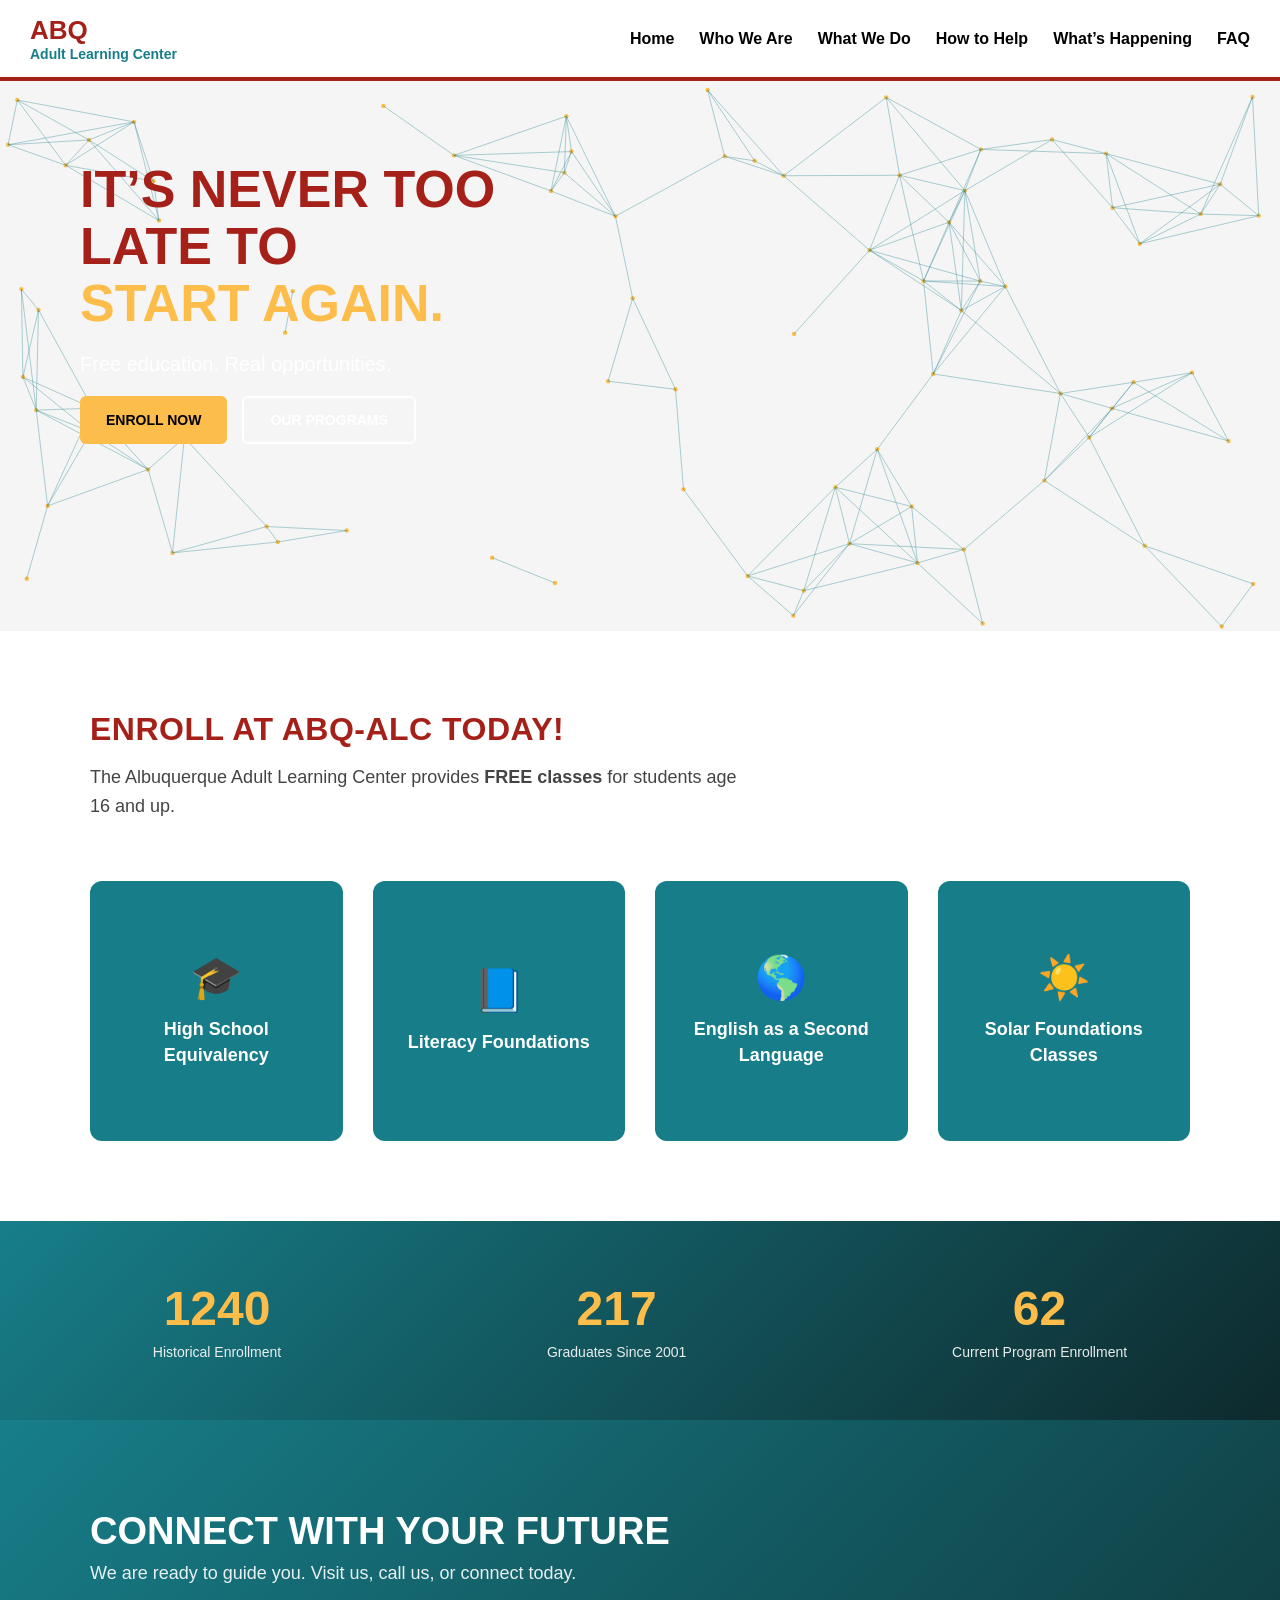
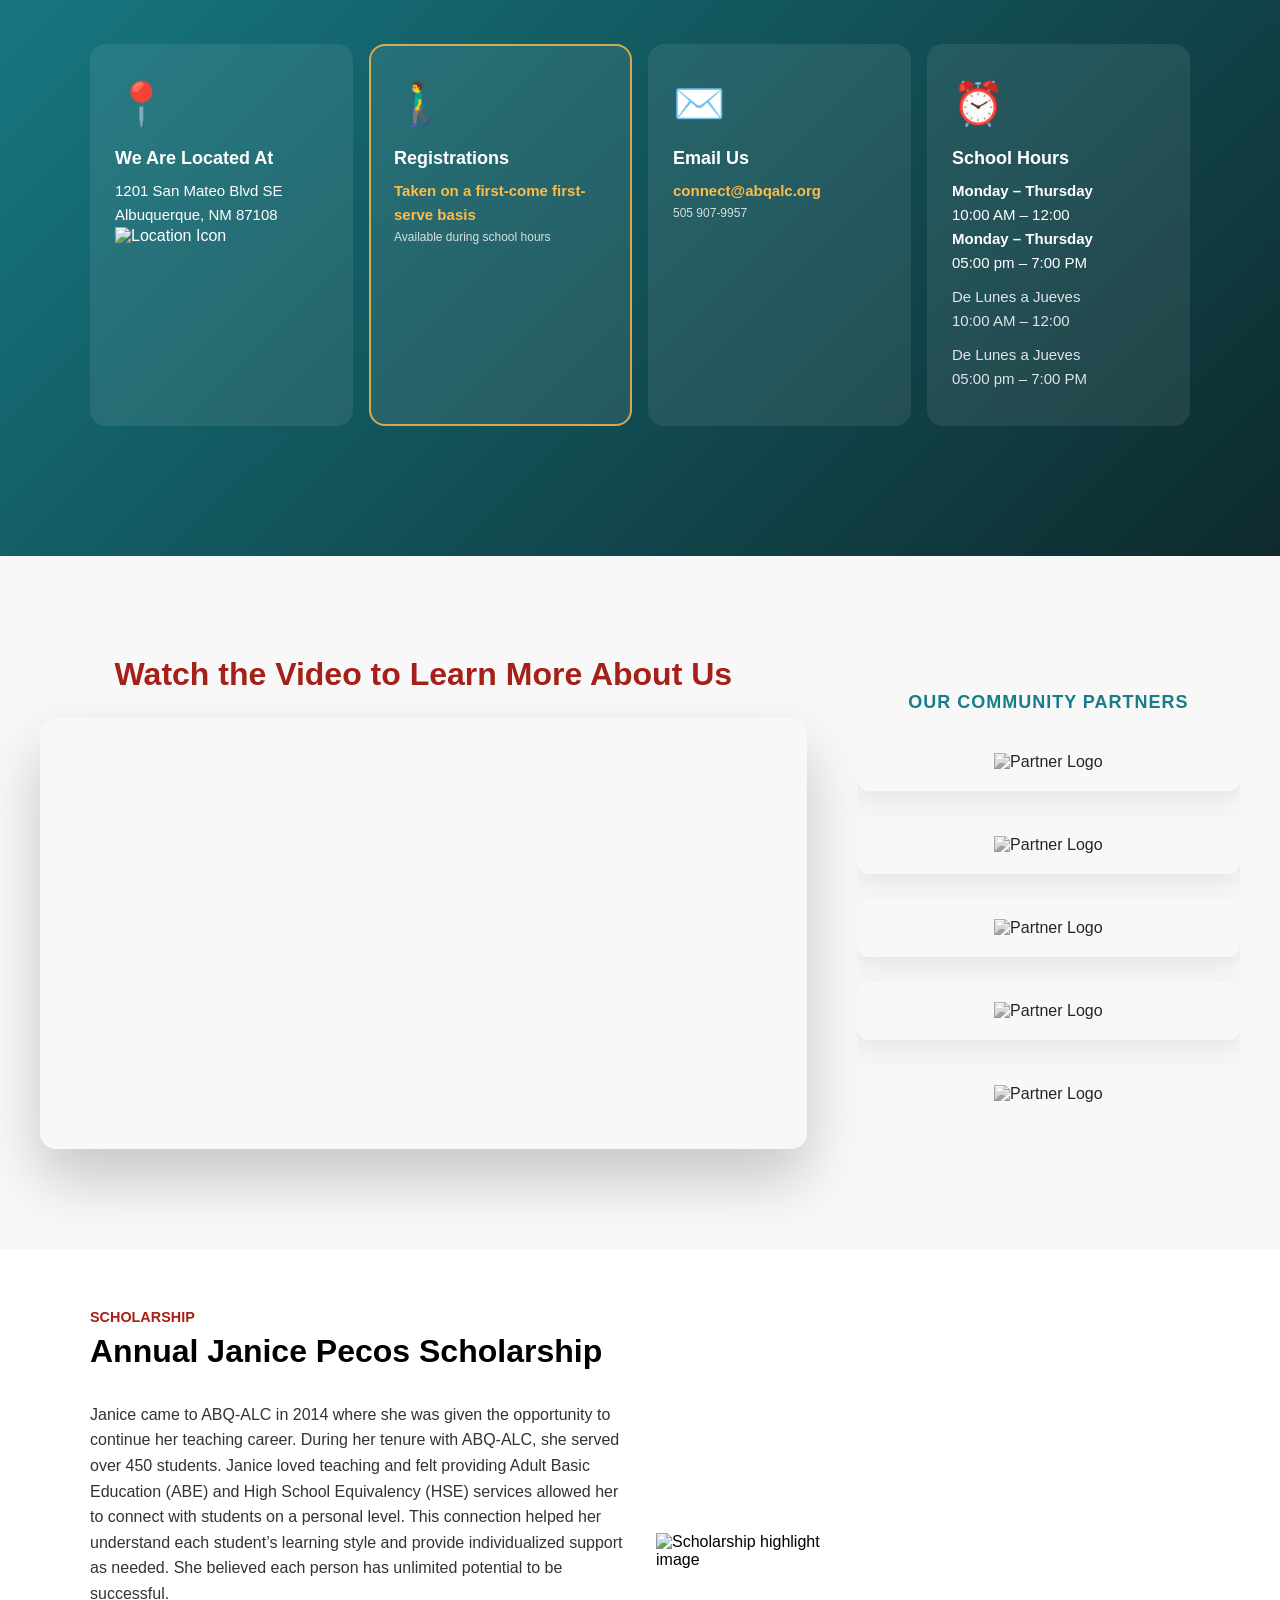
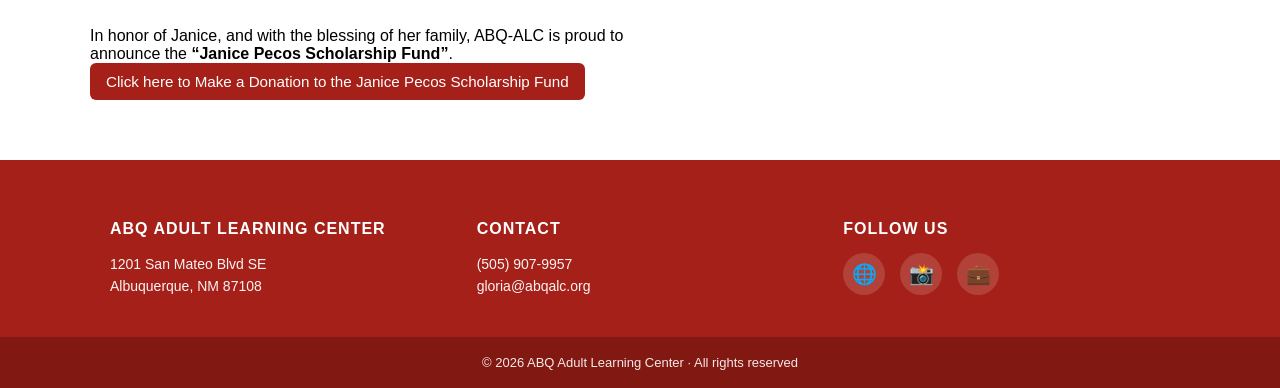
==== commit 5fc9504d: "Add files via upload" ====
--- a/index.html
+++ b/index.html
@@ -5,6 +5,8 @@
   <meta name="viewport" content="width=device-width, initial-scale=1.0" />
   <title>ABQ Adult Learning Center</title>
   <link rel="stylesheet" href="styles.css">
+    <!-- Favicon -->
+  <link rel="icon" type="img/png" href="img/WWW_ABQ_LOGO.png">
 </head>
 <body>
 
@@ -84,8 +86,9 @@
   <!-- Contenido -->
   <div class="hero-content">
     <h1>
-      IT’S NEVER TOO LATE<br>
-      <span>TO START AGAIN.</span>
+      IT’S NEVER TOO LATE TO<br>
+
+      <span>START AGAIN.</span>
     </h1>
 
     <p>Free education. Real opportunities.</p>
@@ -104,7 +107,7 @@
 
     <!-- Título principal -->
     <div class="enroll-header">
-      <h2>COME TO ABQ‑ALC TO ENROLL, TODAY!</h2>
+      <h2>ENROLL AT ABQ‑ALC TODAY!</h2>
       <p>
         The Albuquerque Adult Learning Center provides
         <strong>FREE classes</strong> for students age 16 and up.
@@ -124,7 +127,7 @@
             <p>
               Preparation to pass the
               <strong>HiSET or GED® exam</strong>
-              and earn your high school equivalency.
+              and earn your <strong>High School Equivalency</strong> (HSE/formerly GED®).
             </p>
           </div>
         </div>
@@ -134,7 +137,7 @@
         <div class="flip-inner">
           <div class="flip-front">
             <span class="icon">📘</span>
-            <h3>Foundations & Literacy</h3>
+            <h3>Literacy Foundations</h3>
           </div>
           <div class="flip-back">
             <p>
@@ -154,8 +157,7 @@
           </div>
           <div class="flip-back">
             <p>
-              <strong>ESL classes</strong> for all levels,
-              from beginner to advanced English learners.
+            English Language Acquisition classes for beginner and intermediate english learners.
             </p>
           </div>
         </div>
@@ -165,15 +167,13 @@
         <div class="flip-inner">
           <div class="flip-front">
             <span class="icon">☀️</span>
-            <h3>Solar Technology Credential</h3>
+            <h3>Solar Foundations Classes</h3>
           </div>
           <div class="flip-back">
             <p>
               Earn a
-              <strong>Fundamentals of Solar Technology (IET)</strong>
-             <a href="
-https://video.search.yahoo.com/search/video;_ylt=Awr.wjnUhPJpWwIAqOZXNyoA;_ylu=Y29sbwNncTEEcG9zAzEEdnRpZAMEc2VjA3Nj?type=E210US105G0&p=nabcep+solar+certification&fr=mcafee&turl=https%3A%2F%2Ftse4.mm.bing.net%2Fth%2Fid%2FOVP.cW_9tWtKjv1zKpvWhstD-wHgFo%3Fpid%3DApi%26w%3D296%26h%3D156%26c%3D7%26p%3D0&rurl=https%3A%2F%2Fwww.youtube.com%2Fwatch%3Fv%3DZx-ArQhSR-M&tit=How+to+get+a+solar+job+with+NABCEP+certifications%21+Intro+to+Solar%21&pos=11&vid=f31095745891059037701e565cf217cb&sigr=6QRaX66MKJxi&sigt=qtAbaV_fkCSp&sigi=YpdcWejyRr_6
-"  target="_blank" >Credencial</a> for the solar industry.
+              <strong>NABCEP Portable</strong>
+             <a href="https://www.nabcep.org/certifications/"  target="_blank" >Credential</a> in the solar industry.
             </p>
           </div>
         </div>
@@ -183,23 +183,19 @@
 
   </div>
 </section>
-<!-- ================= MÉTRICAS ================= -->
+<!-- ================= MÉTRICAS ====https://www.youtube.com/watch?v=Zx-ArQhSR-M&t=8s============= -->
 <section class="stats">
-  <div class="stat" data-target="3998">
+  <div class="stat" data-target="4002">
     <strong>0</strong>
-    <span>Students Served</span>
+    <span>Historical Enrollment</span>
   </div>
   <div class="stat" data-target="732">
     <strong>0</strong>
-    <span>Graduates</span>
-  </div>
-  <div class="stat" data-target="6">
+    <span>Graduates Since 2001</span>
+  </div>
+  <div class="stat" data-target="250">
     <strong>0</strong>
-    <span>Programs Offered</span>
-  </div>
-  <div class="stat" data-target="100">
-    <strong>0</strong>
-    <span>Community Partners</span>
+    <span>Current Program Enrollment</span>
   </div>
 </section>
 <!-- ================= CONNECT ================= -->
@@ -225,14 +221,16 @@
           1201 San Mateo Blvd SE<br>
           Albuquerque, NM 87108
         </p>
-      </div>
-
-      <!-- PHONE -->
+            <img src="img/unnamed.png" alt="Location Icon" width="40">
+
+      </div>
+
+      <!--  -->
       <div class="connect-card pulse">
-        <div class="connect-icon">📞</div>
-        <h3>Call or Text</h3>
+        <div class="connect-icon">🚶‍♂️</div>
+        <h3>Registrations</h3>
         <p class="highlight">
-          505‑907‑9957
+         Taken on a first-come first-serve basis
         </p>
         <span class="note">Available during school hours</span>
       </div>
@@ -244,6 +242,8 @@
         <p class="highlight">
           connect@abqalc.org
         </p>
+                <span class="note">505 907-9957</span>
+
       </div>
 
       <!-- HOURS -->
@@ -352,40 +352,41 @@
 
     <header class="scholarship-spotlight__header">
       <p class="scholarship-spotlight__kicker">Scholarship</p>
-      <h2 class="scholarship-spotlight__title">3rd Annual Janice Pecos Scholarship</h2>
-      <p class="scholarship-spotlight__subtitle">
-        Click on the link below for more information
-      </p>
+      <h2 class="scholarship-spotlight__title">Annual Janice Pecos Scholarship</h2>
+  
     </header>
 
     <div class="scholarship-spotlight__grid js-reveal">
       <!-- LEFT: CONTENT -->
+
       <div class="scholarship-spotlight__content">
-        <a class="scholarship-spotlight__link"
-           href="https://TU-LINK-AQUI.com"
-           target="_blank" rel="noopener">
-          Janice Pecos Scholarship
-          <span aria-hidden="true">↗</span>
-        </a>
 
         <p class="scholarship-spotlight__text">
+          
+          Janice came to ABQ-ALC in 2014 where she was given the opportunity to continue her teaching career. During her tenure with ABQ-ALC, she served over 450 students. Janice loved teaching and felt providing Adult Basic Education (ABE) and High School Equivalency (HSE) services allowed her to connect with students on a personal level. This connection helped her understand each student’s learning style and provide individualized support as needed. She believed each person has unlimited potential to be successful.
+
+
+        </p>
+
+
+               <p >
           In honor of Janice, and with the blessing of her family, ABQ-ALC is proud to announce the
           <strong>“Janice Pecos Scholarship Fund”</strong>.
         </p>
 
         <div class="scholarship-spotlight__actions">
           <a class="scholarship-spotlight__btn scholarship-spotlight__btn--primary"
-             href="https://TU-LINK-DONATION-AQUI.com"
+             href="https://givebutter.com/PXA87h"
              target="_blank" rel="noopener">
             Click here to Make a Donation to the Janice Pecos Scholarship Fund
           </a>
-
+  <!--
           <button type="button"
                   class="scholarship-spotlight__btn scholarship-spotlight__btn--ghost js-copy-link"
                   data-copy="https://TU-LINK-AQUI.com"
                   aria-label="Copy scholarship link">
             Copy link
-          </button>
+          </button> -->
         </div>
 
         <p class="scholarship-spotlight__note" role="status" aria-live="polite"></p>
@@ -393,12 +394,19 @@
 
       <!-- RIGHT: IMAGE -->
       <figure class="scholarship-spotlight__media">
-        <img
-          class="scholarship-spotlight__img"
-          src="img/Pecos.png"
-          alt="Scholarship highlight image"
-          loading="lazy"
-        />
+ 
+<img
+  class="scholarship-spotlight__img"
+  src="img/Pecos.png"
+  alt="Scholarship highlight image"
+  loading="lazy"
+  width="200"
+/>
+
+
+
+
+
       </figure>
     </div>
 
--- a/styles.css
+++ b/styles.css
@@ -155,6 +155,7 @@
 .hero h1 {
   font-size: 52px;
   line-height: 1.1;
+  color: #a42018;
 }
 
 .hero h1 span {
@@ -2020,3 +2021,135 @@
     flex-direction: column;
   }
 }
+
+
+
+/* ===== BASE ===== */
+.container {
+  max-width: 1100px;
+  margin: auto;
+  padding: 4rem 1.5rem;
+}
+
+section h2 {
+  font-size: 2.2rem;
+  margin-bottom: 1rem;
+}
+
+.section-intro {
+  max-width: 700px;
+  margin-bottom: 3rem;
+  font-size: 1.1rem;
+  color: #444;
+}
+
+/* ===== SPOTLIGHT ===== */
+.alumni-spotlight {
+  background: var(--light);
+}
+
+.alumni-spotlight h2 {
+  color: var(--red);
+}
+
+.spotlight-card {
+  display: grid;
+  grid-template-columns: 280px 1fr;
+  gap: 2rem;
+  background: white;
+  border-left: 6px solid var(--red);
+  padding: 2rem;
+  box-shadow: 0 10px 25px rgba(0,0,0,.08);
+}
+
+.spotlight-card img {
+  width: 100%;
+  border-radius: 8px;
+}
+
+.spotlight-content h3 {
+  color: var(--dark);
+}
+
+.meta {
+  color: var(--blue);
+  font-weight: 600;
+  margin-bottom: 1rem;
+}
+
+blockquote {
+  margin-top: 1rem;
+  padding-left: 1rem;
+  border-left: 4px solid var(--yellow);
+  font-style: italic;
+}
+
+/* ===== CONNECT ===== */
+.alumni-connect {
+  background: var(--blue);
+  color: white;
+  text-align: center;
+}
+
+.alumni-connect h2 {
+  color: var(--yellow);
+}
+
+.connect-grid {
+  display: grid;
+  grid-template-columns: repeat(auto-fit, minmax(180px, 1fr));
+  gap: 1rem;
+  margin-bottom: 2.5rem;
+}
+
+.connect-item {
+  background: rgba(255,255,255,0.15);
+  padding: 1.2rem;
+  border-radius: 6px;
+  font-weight: 600;
+}
+
+.btn-connect {
+  display: inline-block;
+  background: var(--yellow);
+  color: var(--dark);
+  padding: 0.9rem 2rem;
+  text-decoration: none;
+  font-weight: 700;
+  border-radius: 30px;
+}
+
+/* ===== SUPPORT ===== */
+.alumni-support {
+  background: var(--light);
+  text-align: center;
+}
+
+.alumni-support h2 {
+  color: var(--red);
+}
+
+.donation-options {
+  display: grid;
+  grid-template-columns: repeat(auto-fit, minmax(200px,1fr));
+  gap: 1.5rem;
+  margin-bottom: 2.5rem;
+}
+
+.donation-card {
+  background: white;
+  padding: 1.5rem;
+  border-top: 5px solid var(--yellow);
+  font-weight: 700;
+  box-shadow: 0 8px 20px rgba(0,0,0,.08);
+}
+
+.btn-donate {
+  display: inline-block;
+  background: var(--red);
+  color: white;
+  padding: 1rem 2.2rem;
+  text-decoration: none;
+  font-weight: 700;
+  border-radius: 30px;
+}
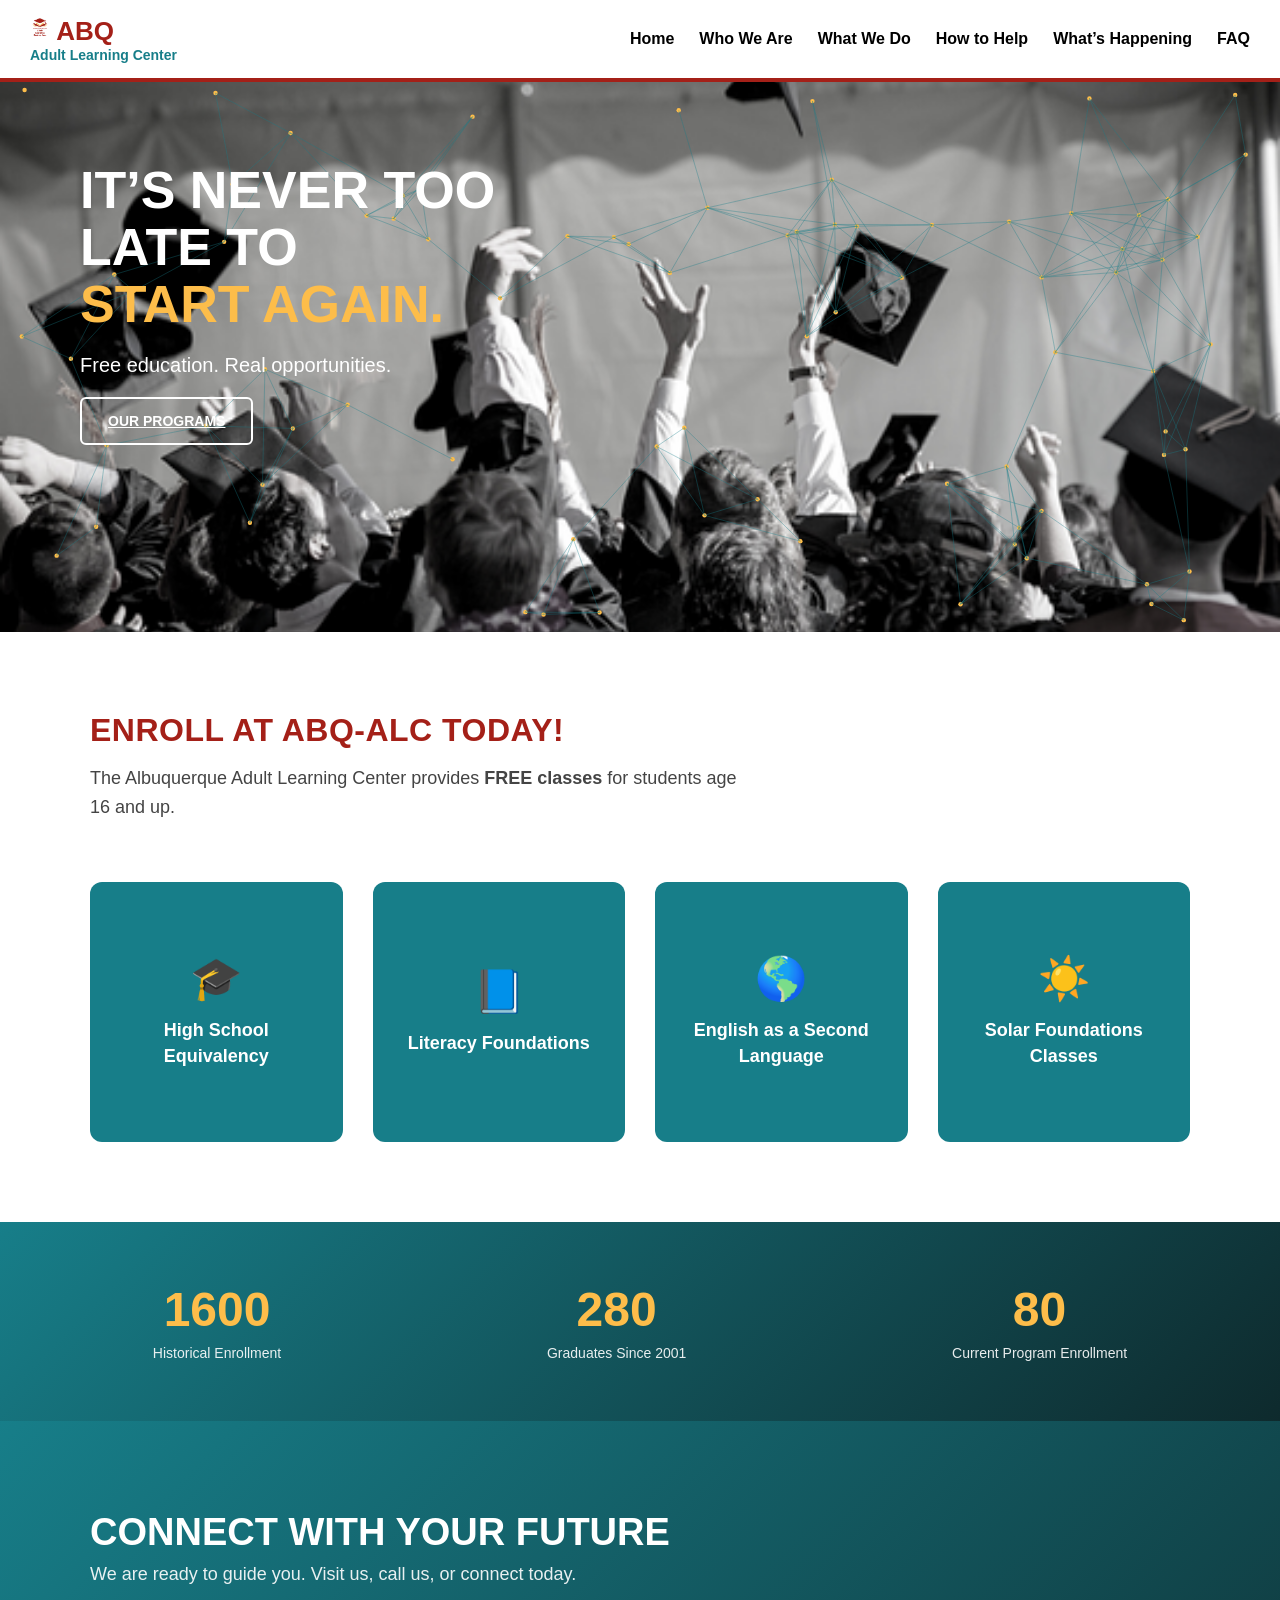
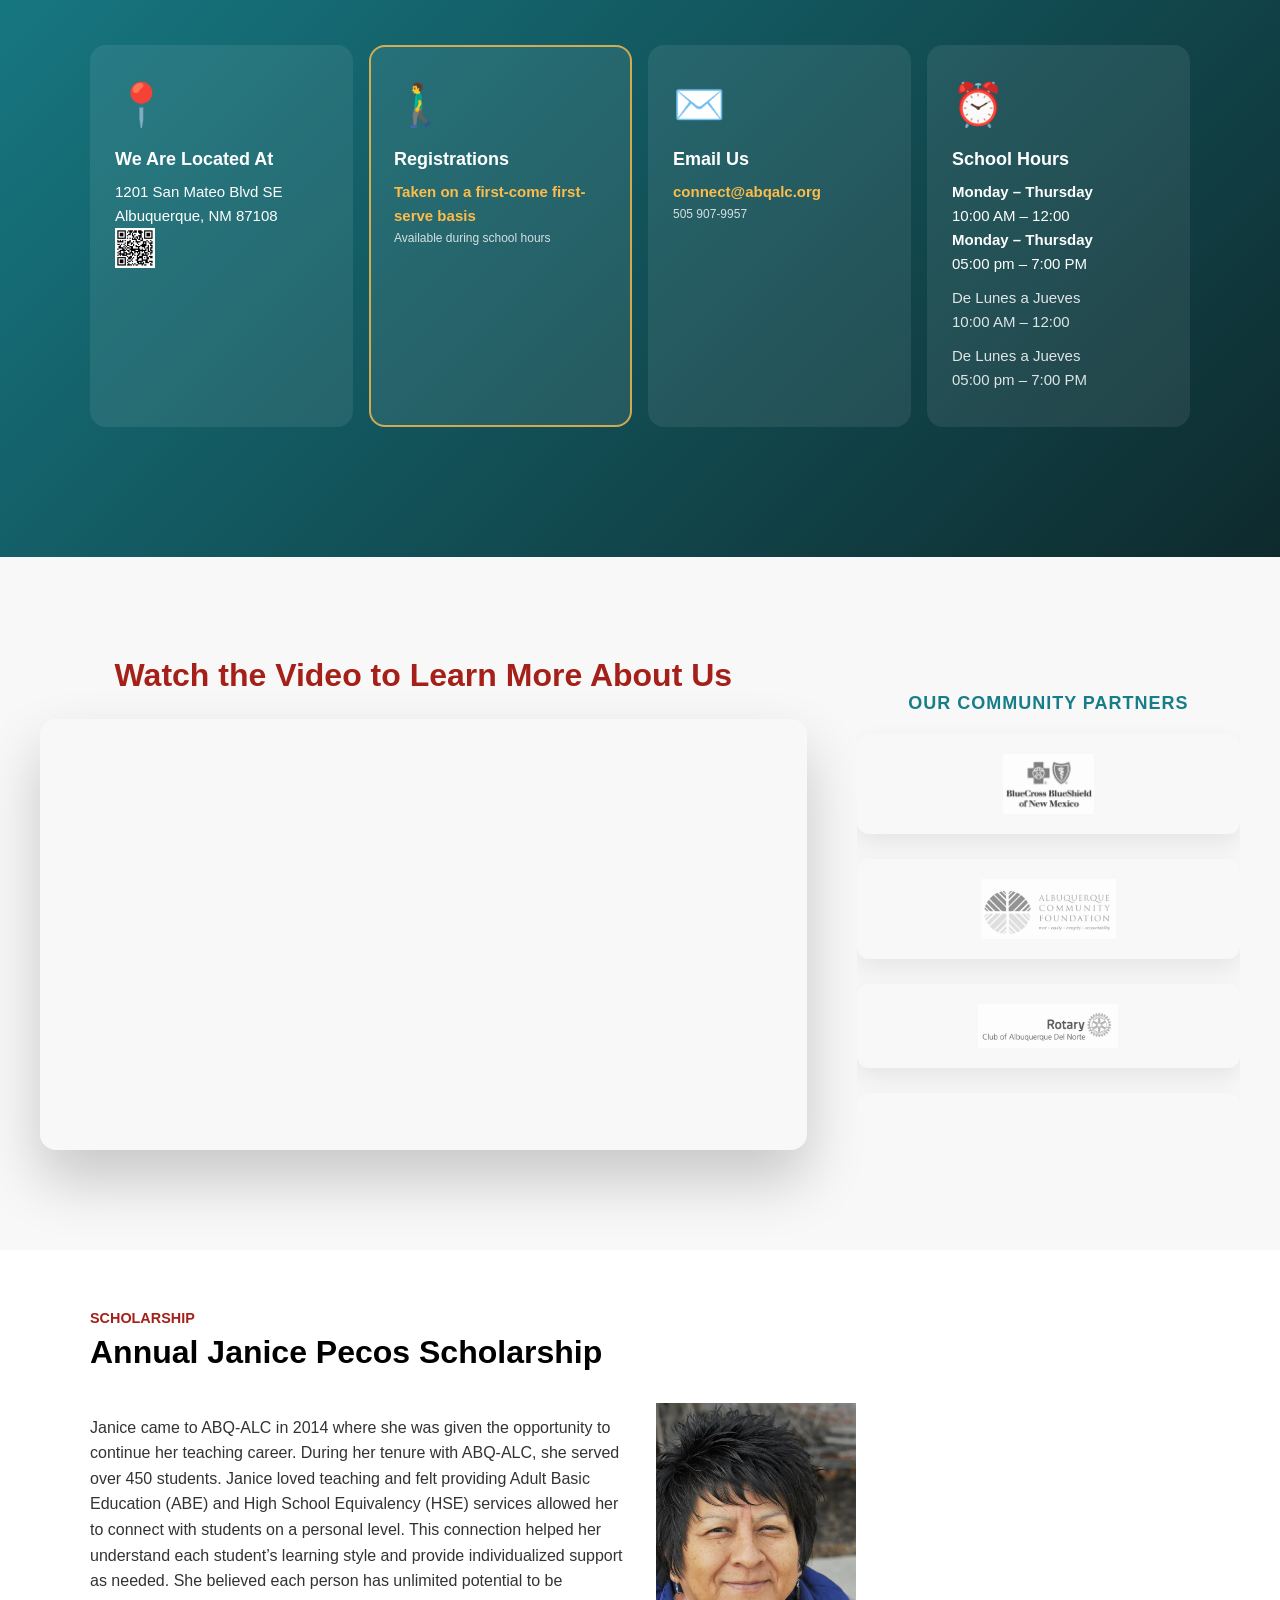
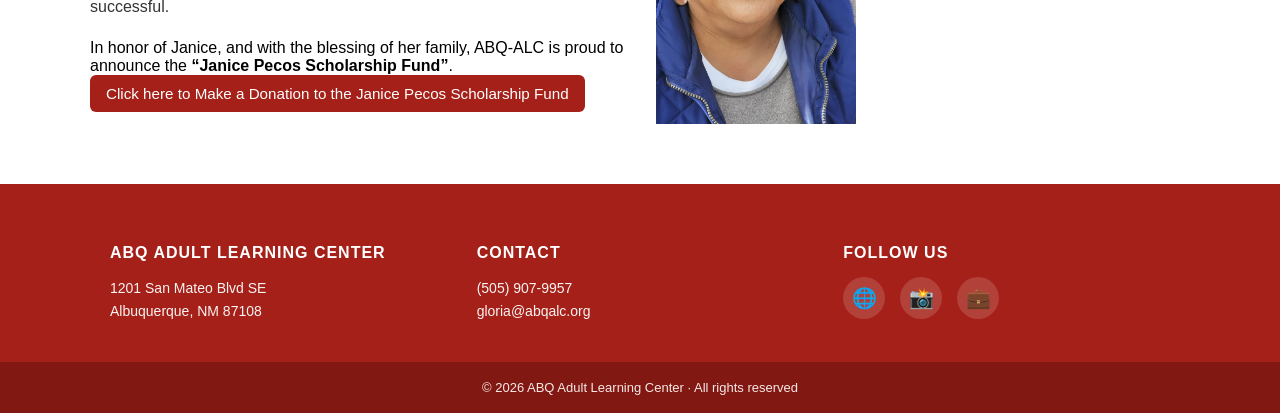
==== commit 31f117d5: "Add files via upload" ====
--- a/index.html
+++ b/index.html
@@ -9,10 +9,10 @@
   <link rel="icon" type="img/png" href="img/WWW_ABQ_LOGO.png">
 </head>
 <body>
-
-<!-- ================= NAVBAR ================= -->
-<header class="navbar">
+<header class="navbar" >
   <div class="logo">
+
+<img src="img/WWW_ABQ_LOGO.png" style="width:20px; height:auto;" alt="logo">
     ABQ <span>Adult Learning Center</span>
   </div>
 
@@ -42,13 +42,10 @@
       <li class="menu-item">
         What We Do
         <ul class="submenu">
-          <li>Our Programs</li>
-          <li>Student Advocacy</li>
-          <li>Resources</li>
-          <li>Janice Pecos Scholarship</li>
+            <li class="has-children"><a href="home_we_do.html">Janice Pecos Scholarship</a></li>
+             <li class="has-children"><a href="home_Alumni.html">Alumni</a></li>
         </ul>
       </li>
-
       <li class="menu-item">
         How to Help
         <ul class="submenu">
@@ -87,15 +84,16 @@
   <div class="hero-content">
     <h1>
       IT’S NEVER TOO LATE TO<br>
-
       <span>START AGAIN.</span>
     </h1>
-
     <p>Free education. Real opportunities.</p>
 
     <div class="hero-buttons">
-      <button class="btn primary">ENROLL NOW</button>
-      <button class="btn secondary">OUR PROGRAMS</button>
+  <!--    <button class="btn primary">ENROLL NOW</button>
+  <a href="nueva_pagina.html" class="btn secondary">OUR PROGRAMS</a>
+
+   -->
+      <a href="home_program.html"  class="btn secondary" > OUR PROGRAMS </a>
     </div>
   </div>
 </section>
--- a/styles.css
+++ b/styles.css
@@ -155,7 +155,7 @@
 .hero h1 {
   font-size: 52px;
   line-height: 1.1;
-  color: #a42018;
+  color: #ffffff;
 }
 
 .hero h1 span {
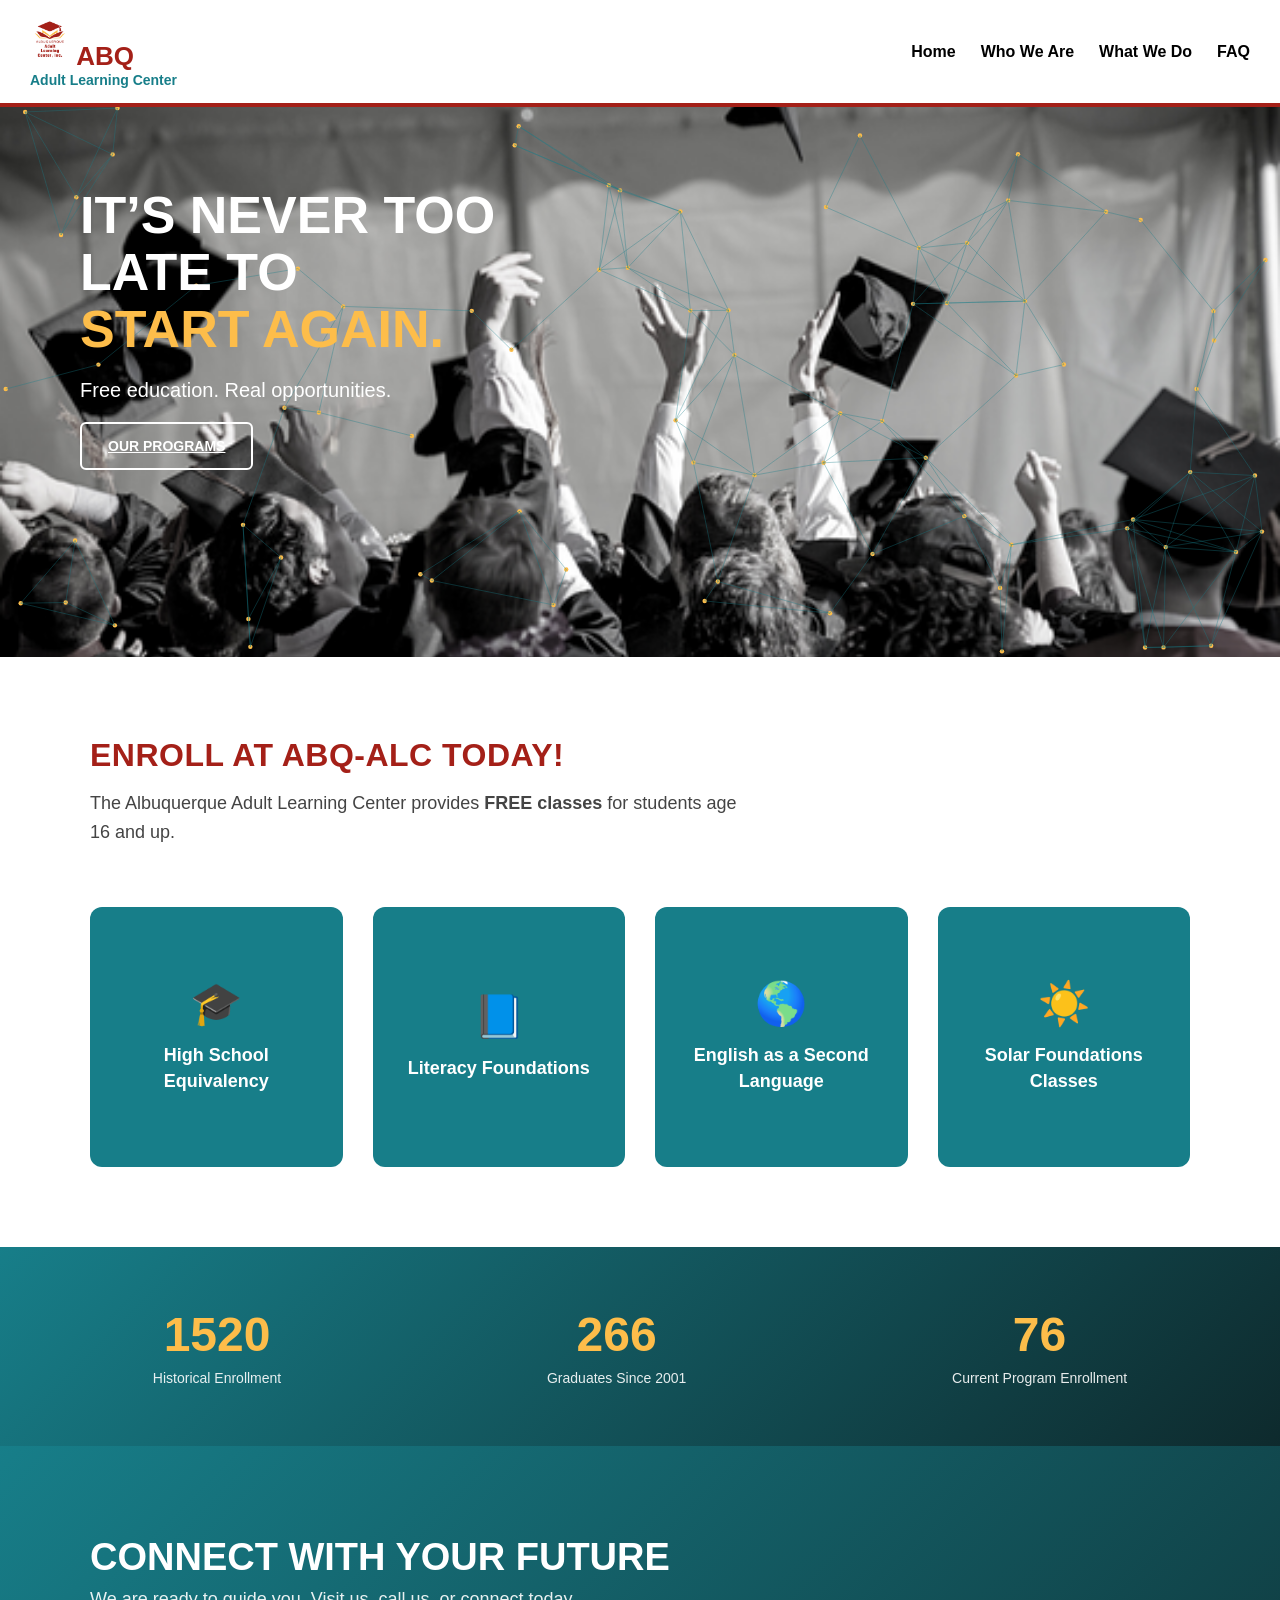
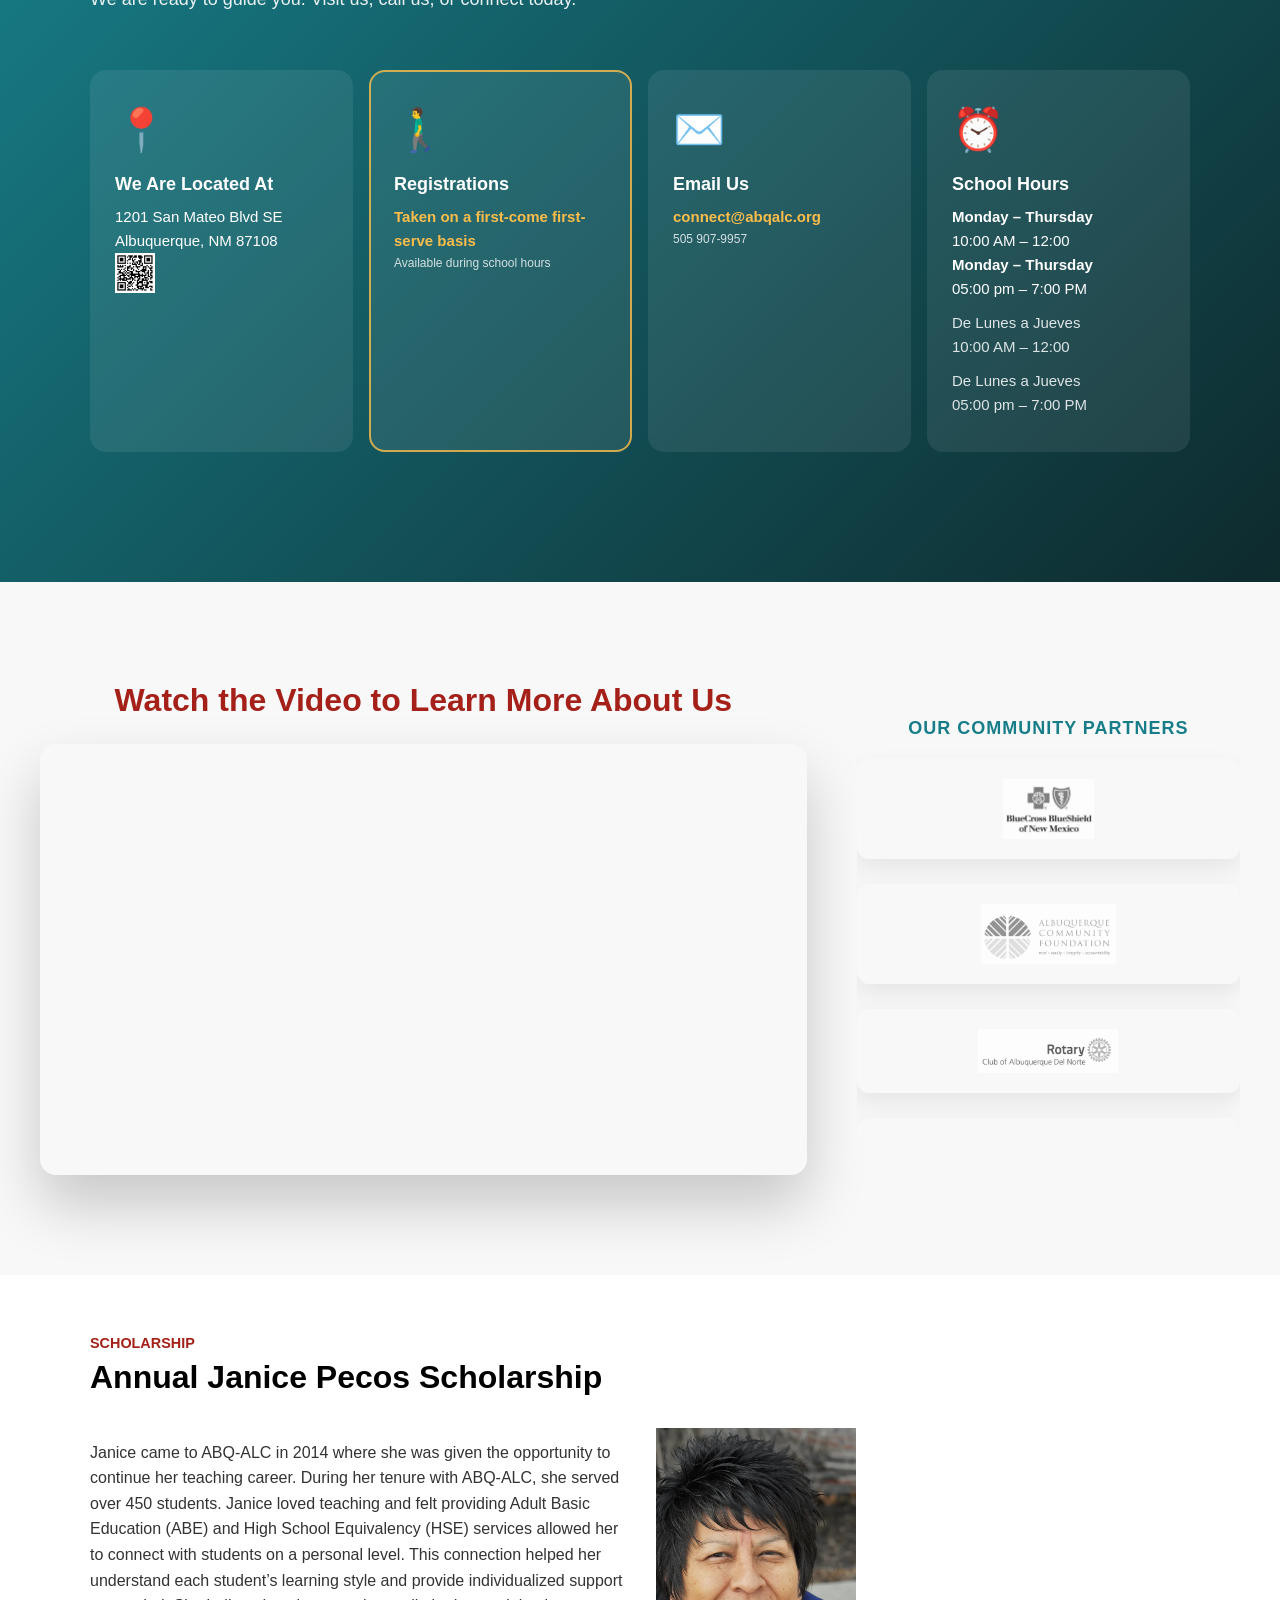
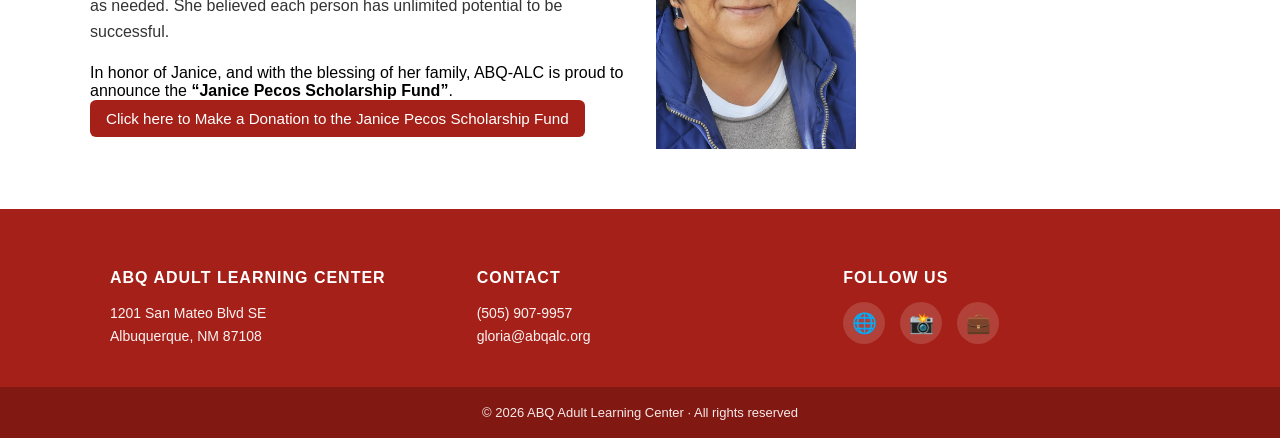
==== commit fab47b57: "Add files via upload" ====
--- a/index.html
+++ b/index.html
@@ -12,7 +12,7 @@
 <header class="navbar" >
   <div class="logo">
 
-<img src="img/WWW_ABQ_LOGO.png" style="width:20px; height:auto;" alt="logo">
+<img src="img/WWW_ABQ_LOGO.png" style="width:40px; height:auto;" alt="logo">
     ABQ <span>Adult Learning Center</span>
   </div>
 
@@ -29,7 +29,7 @@
             </li>
 
           <li class="has-children">
-            <a href="home_students.html"> 2023–2026 Student Success</a>
+            <a href="home_students.html">Student Success Stories</a>
             </li>
           <li><a href="home_location.html">Location & Contact</a></li>
         </ul>
@@ -46,22 +46,14 @@
              <li class="has-children"><a href="home_Alumni.html">Alumni</a></li>
         </ul>
       </li>
-      <li class="menu-item">
-        How to Help
-        <ul class="submenu">
-          <li>Volunteer</li>
-          <li>Donate</li>
-        </ul>
-      </li>
-
-      <li class="menu-item">
+    <!--  <li class="menu-item">
         What’s Happening
         <ul class="submenu">
           <li>Annual Reports</li>
           <li>Events</li>
           <li>News</li>
         </ul>
-      </li>
+      </li>-->
 
       <li class="menu-item">FAQ</li>
     </ul>
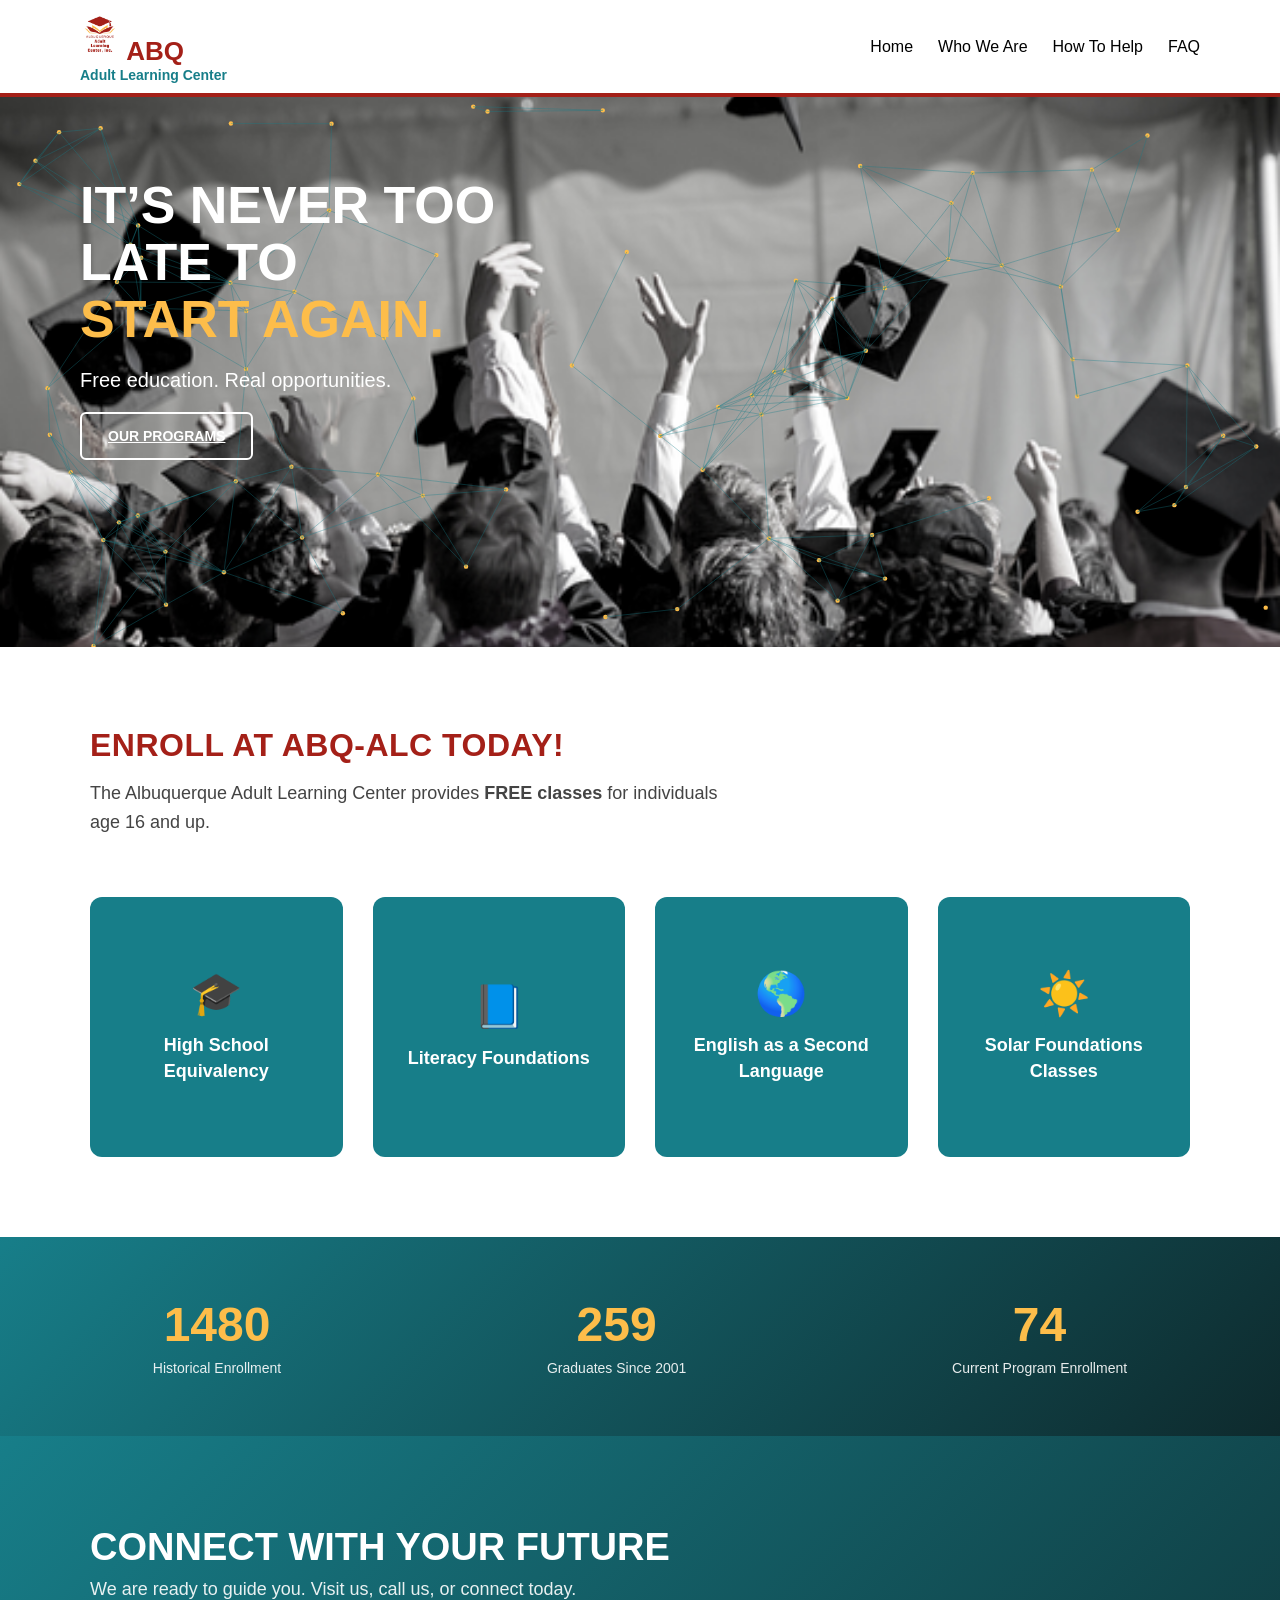
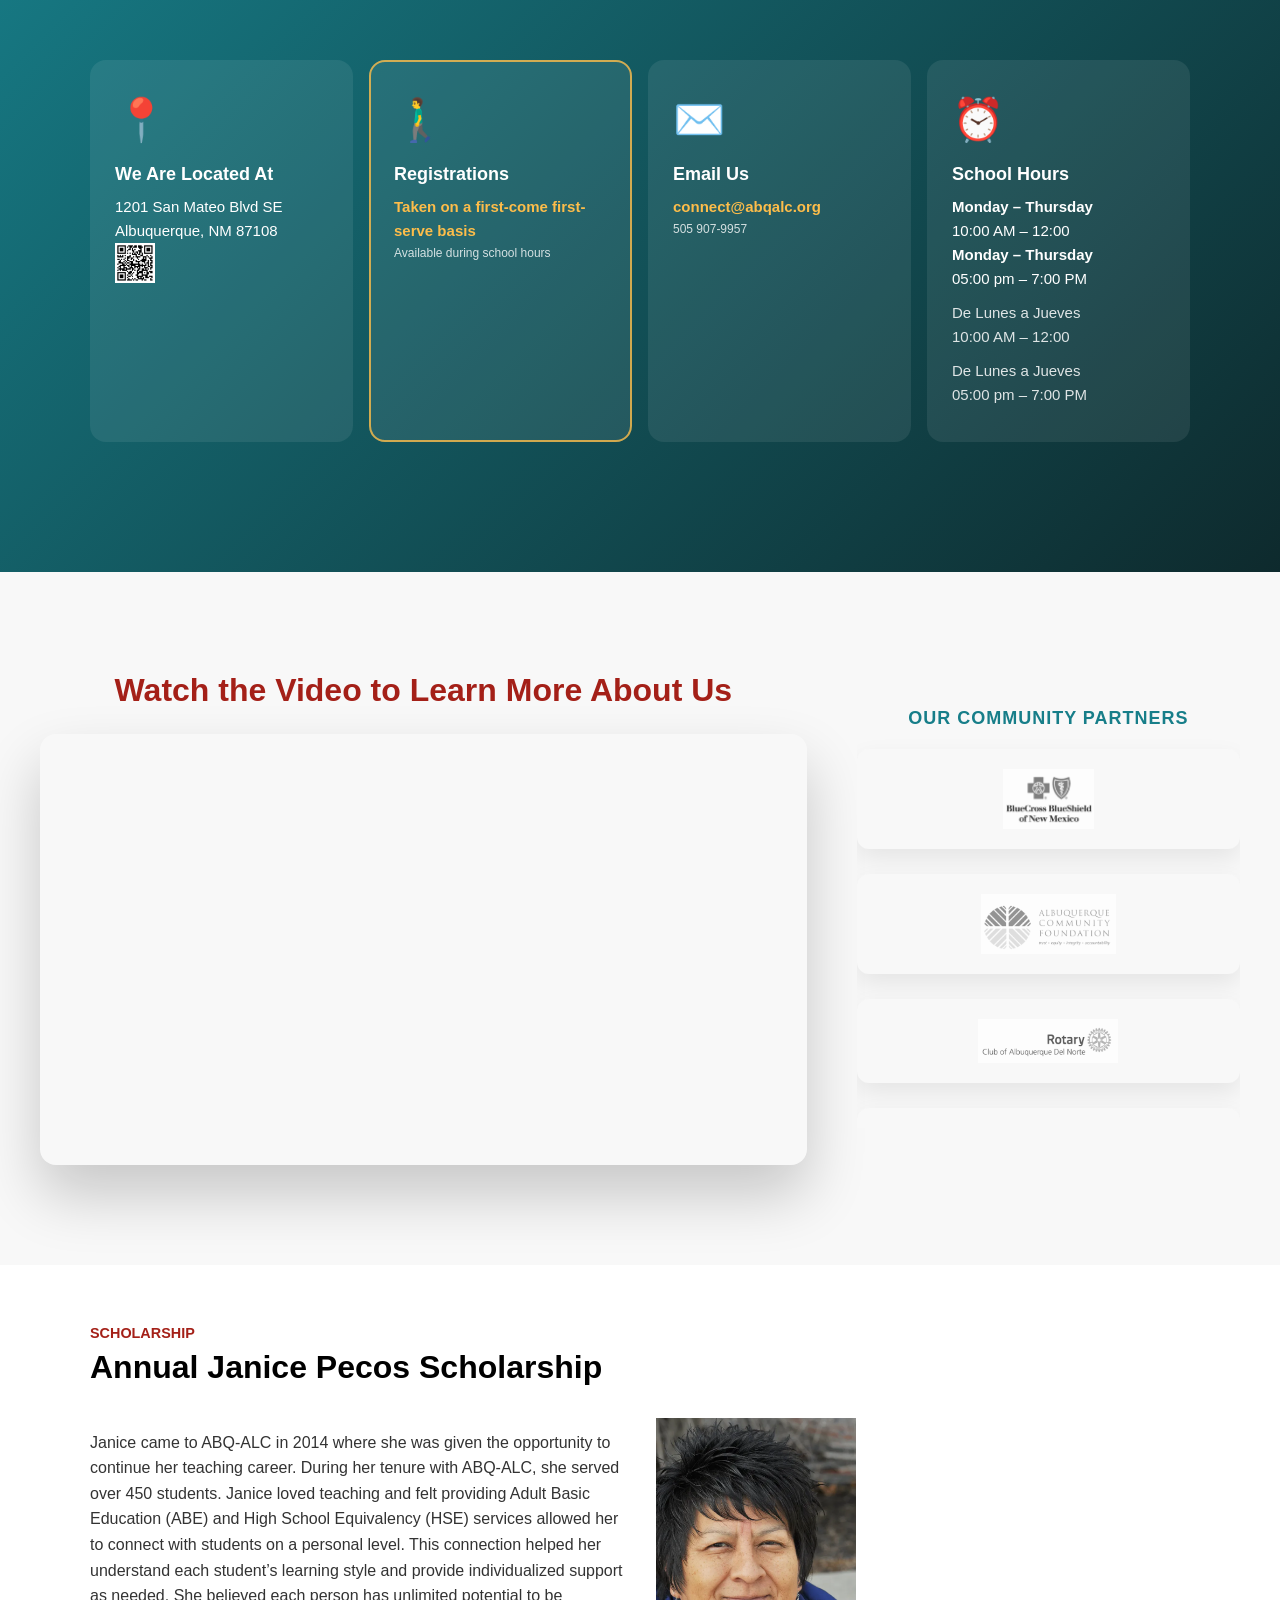
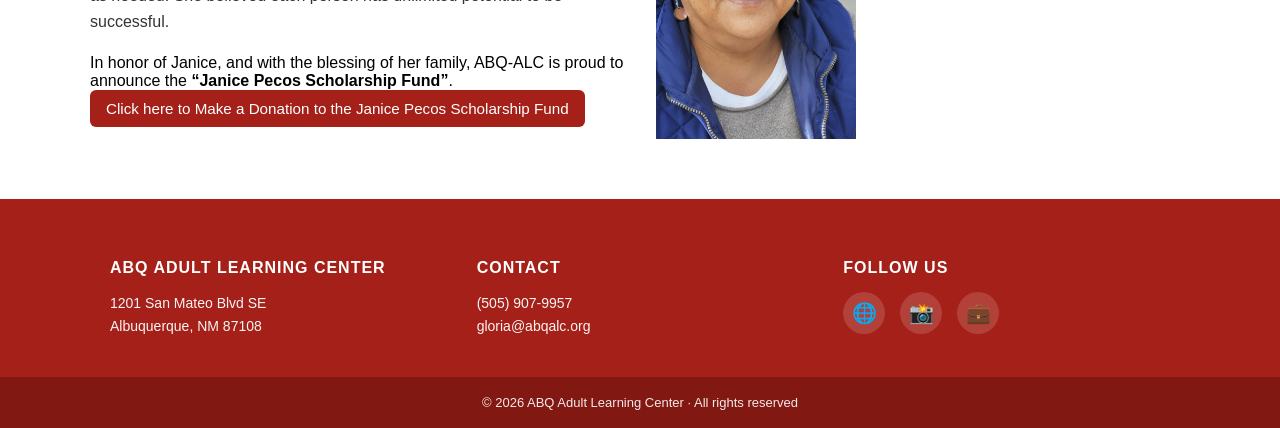
==== commit 82df7e15: "Add files via upload" ====
--- a/index.html
+++ b/index.html
@@ -40,10 +40,13 @@
       </li>
 
       <li class="menu-item">
-        What We Do
+        How To Help
         <ul class="submenu">
+              <li class="has-children"><a href="home_Alumni.html">Alumni</a></li>
+
             <li class="has-children"><a href="home_we_do.html">Janice Pecos Scholarship</a></li>
-             <li class="has-children"><a href="home_Alumni.html">Alumni</a></li>
+           
+              <li class="has-children"><a href="solar.html">Community Solar Initiative</a></li>
         </ul>
       </li>
     <!--  <li class="menu-item">
@@ -55,7 +58,7 @@
         </ul>
       </li>-->
 
-      <li class="menu-item">FAQ</li>
+      <li class="menu-item"><a href="FAQ.html">FAQ </a></li>
     </ul>
   </nav>
 </header>
@@ -100,7 +103,7 @@
       <h2>ENROLL AT ABQ‑ALC TODAY!</h2>
       <p>
         The Albuquerque Adult Learning Center provides
-        <strong>FREE classes</strong> for students age 16 and up.
+        <strong>FREE classes</strong> for individuals age 16 and up.
       </p>
     </div>
 
--- a/styles.css
+++ b/styles.css
@@ -30,12 +30,12 @@
   display: flex;
   justify-content: space-between;
   align-items: center;
-  padding: 15px 30px;
+  padding: 10px 80px;
   background: var(--white);
   border-bottom: 4px solid var(--red);
   position: sticky;
   top: 0;
-  z-index: 1000;
+  z-index: 500;
 }
 
 .logo {
@@ -71,7 +71,7 @@
 .menu-item {
   position: relative;
   cursor: pointer;
-  font-weight: 600;
+  font-weight: 300;
 }
 
 .menu-item:hover {
@@ -1016,7 +1016,7 @@
   margin-top: 15px;
   background: #fdbd4a;
   border: none;
-  padding: 10px 20px;
+  padding: 10px 10px;
   border-radius: 6px;
   font-weight: bold;
   cursor: pointer;
@@ -1028,13 +1028,13 @@
 
 /* Expandable text */
 .p-more {
-  margin-top: 15px;
-  font-size: 14px;
-  line-height: 1.6;
+  margin-top: 30px;
+  font-size: 20px;
+  line-height: 1.4;
   color: #333;
   max-height: 0;
   overflow: hidden;
-  transition: max-height .4s ease;
+  transition: max-height .2s ease;
 }
 
 /* Responsive */
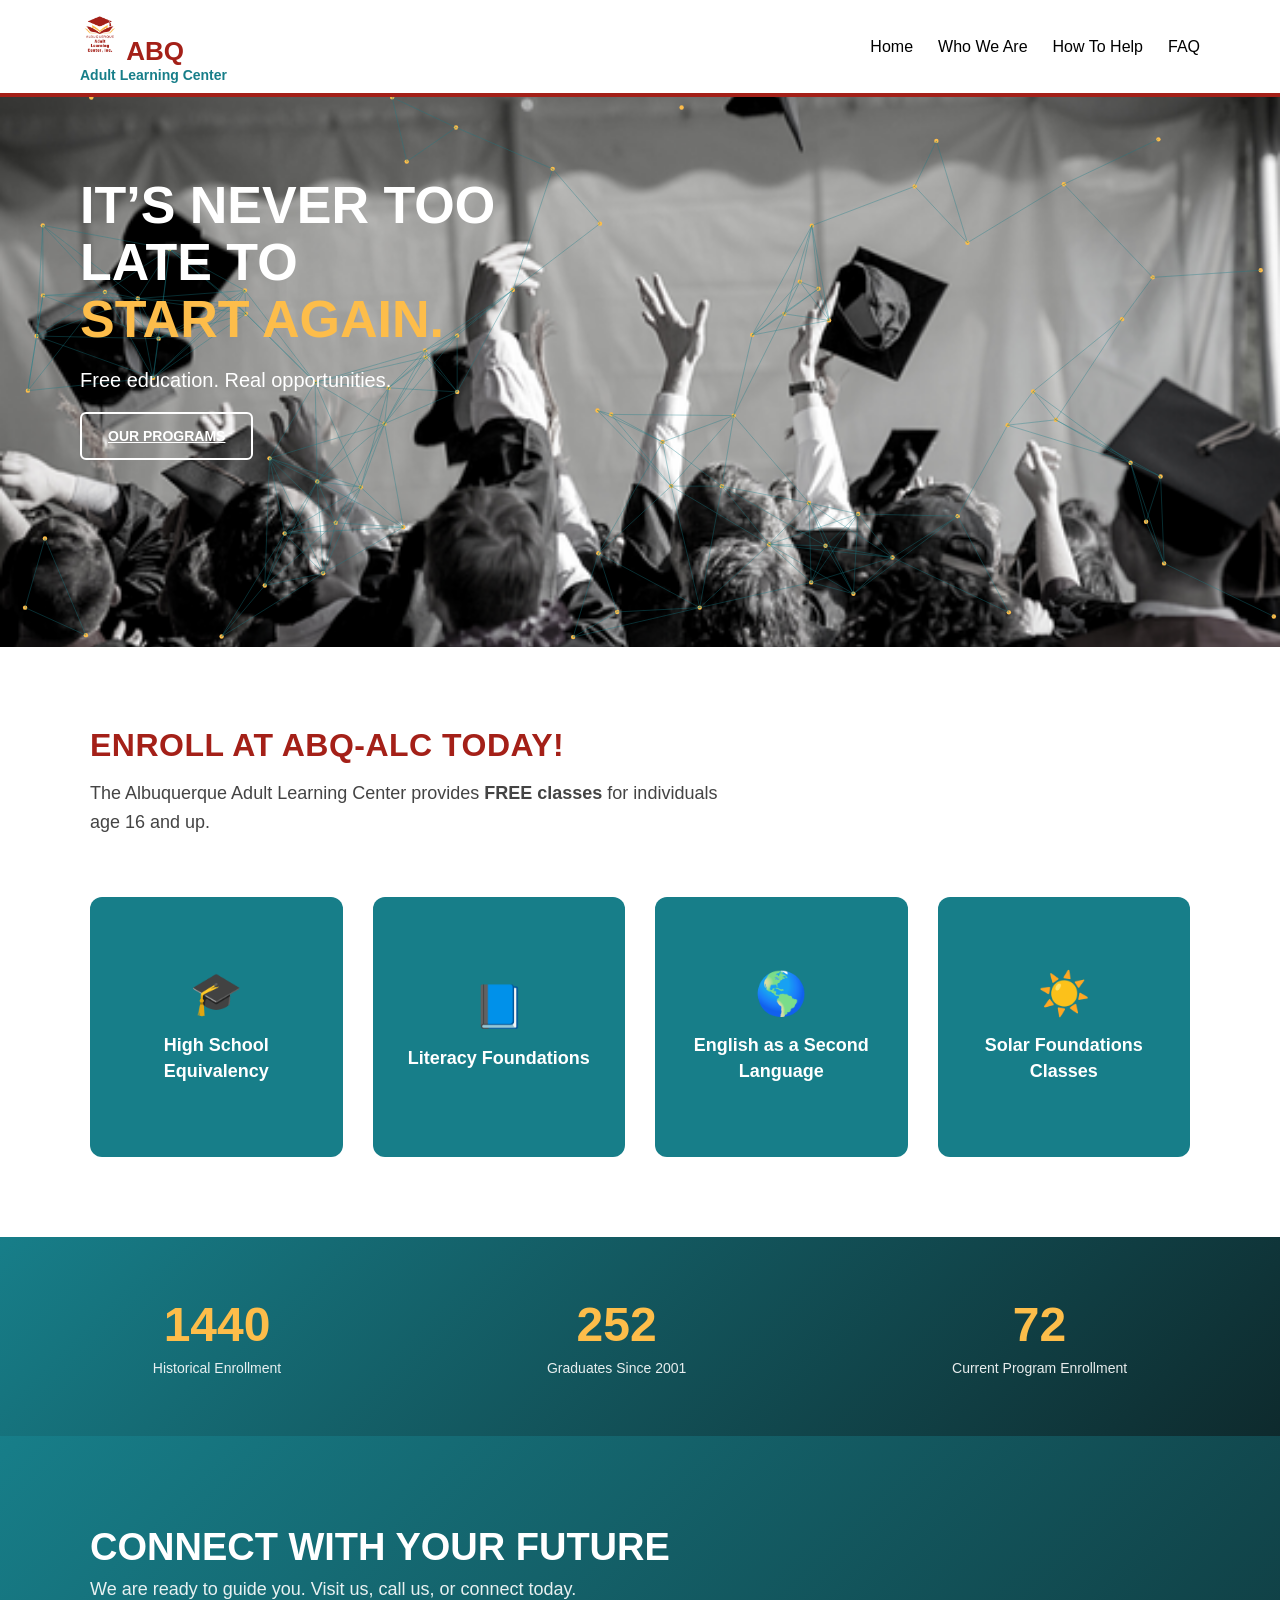
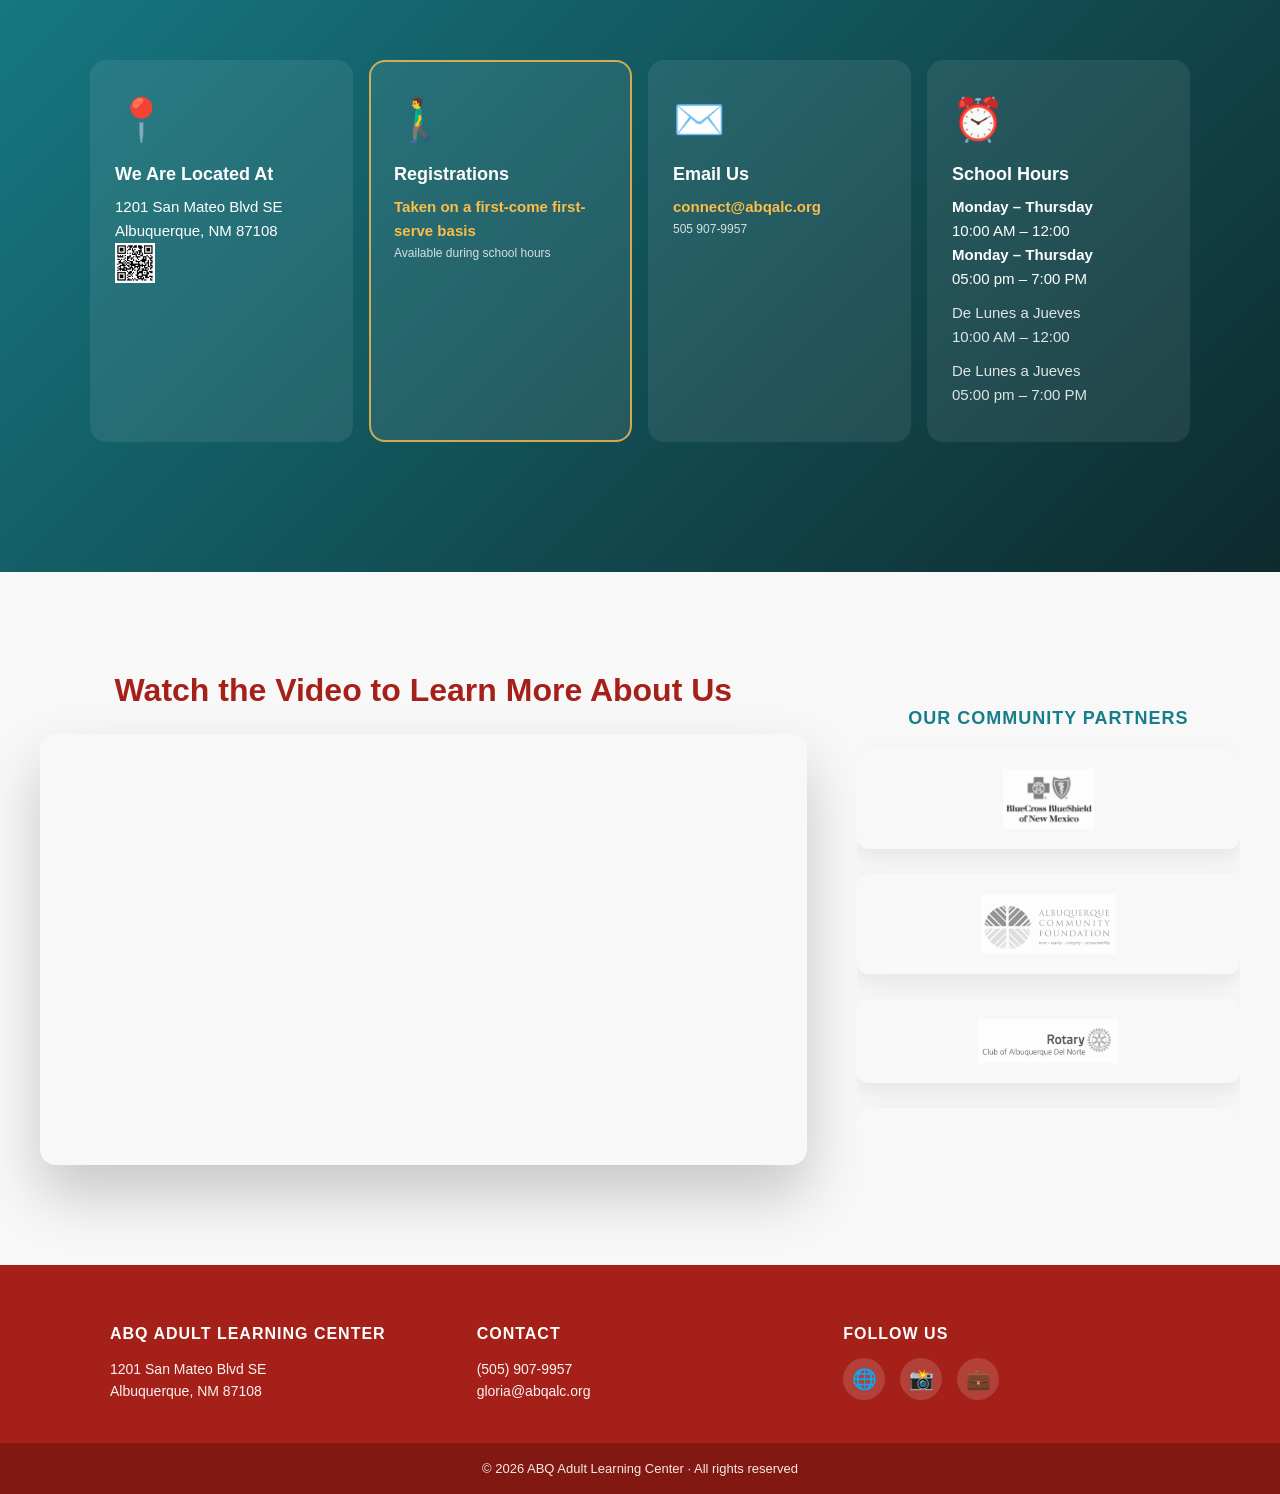
==== commit cca2f0f5: "Add files via upload" ====
--- a/index.html
+++ b/index.html
@@ -340,71 +340,7 @@
 
 
 
-<section id="janice-pecos-scholarship" class="scholarship-spotlight">
-  <div class="scholarship-spotlight__wrap">
-
-    <header class="scholarship-spotlight__header">
-      <p class="scholarship-spotlight__kicker">Scholarship</p>
-      <h2 class="scholarship-spotlight__title">Annual Janice Pecos Scholarship</h2>
-  
-    </header>
-
-    <div class="scholarship-spotlight__grid js-reveal">
-      <!-- LEFT: CONTENT -->
-
-      <div class="scholarship-spotlight__content">
-
-        <p class="scholarship-spotlight__text">
-          
-          Janice came to ABQ-ALC in 2014 where she was given the opportunity to continue her teaching career. During her tenure with ABQ-ALC, she served over 450 students. Janice loved teaching and felt providing Adult Basic Education (ABE) and High School Equivalency (HSE) services allowed her to connect with students on a personal level. This connection helped her understand each student’s learning style and provide individualized support as needed. She believed each person has unlimited potential to be successful.
-
-
-        </p>
-
-
-               <p >
-          In honor of Janice, and with the blessing of her family, ABQ-ALC is proud to announce the
-          <strong>“Janice Pecos Scholarship Fund”</strong>.
-        </p>
-
-        <div class="scholarship-spotlight__actions">
-          <a class="scholarship-spotlight__btn scholarship-spotlight__btn--primary"
-             href="https://givebutter.com/PXA87h"
-             target="_blank" rel="noopener">
-            Click here to Make a Donation to the Janice Pecos Scholarship Fund
-          </a>
-  <!--
-          <button type="button"
-                  class="scholarship-spotlight__btn scholarship-spotlight__btn--ghost js-copy-link"
-                  data-copy="https://TU-LINK-AQUI.com"
-                  aria-label="Copy scholarship link">
-            Copy link
-          </button> -->
-        </div>
-
-        <p class="scholarship-spotlight__note" role="status" aria-live="polite"></p>
-      </div>
-
-      <!-- RIGHT: IMAGE -->
-      <figure class="scholarship-spotlight__media">
- 
-<img
-  class="scholarship-spotlight__img"
-  src="img/Pecos.png"
-  alt="Scholarship highlight image"
-  loading="lazy"
-  width="200"
-/>
-
-
-
-
-
-      </figure>
-    </div>
-
-  </div>
-</section>
+
 
 <!--
 <section class="volunteer-section">
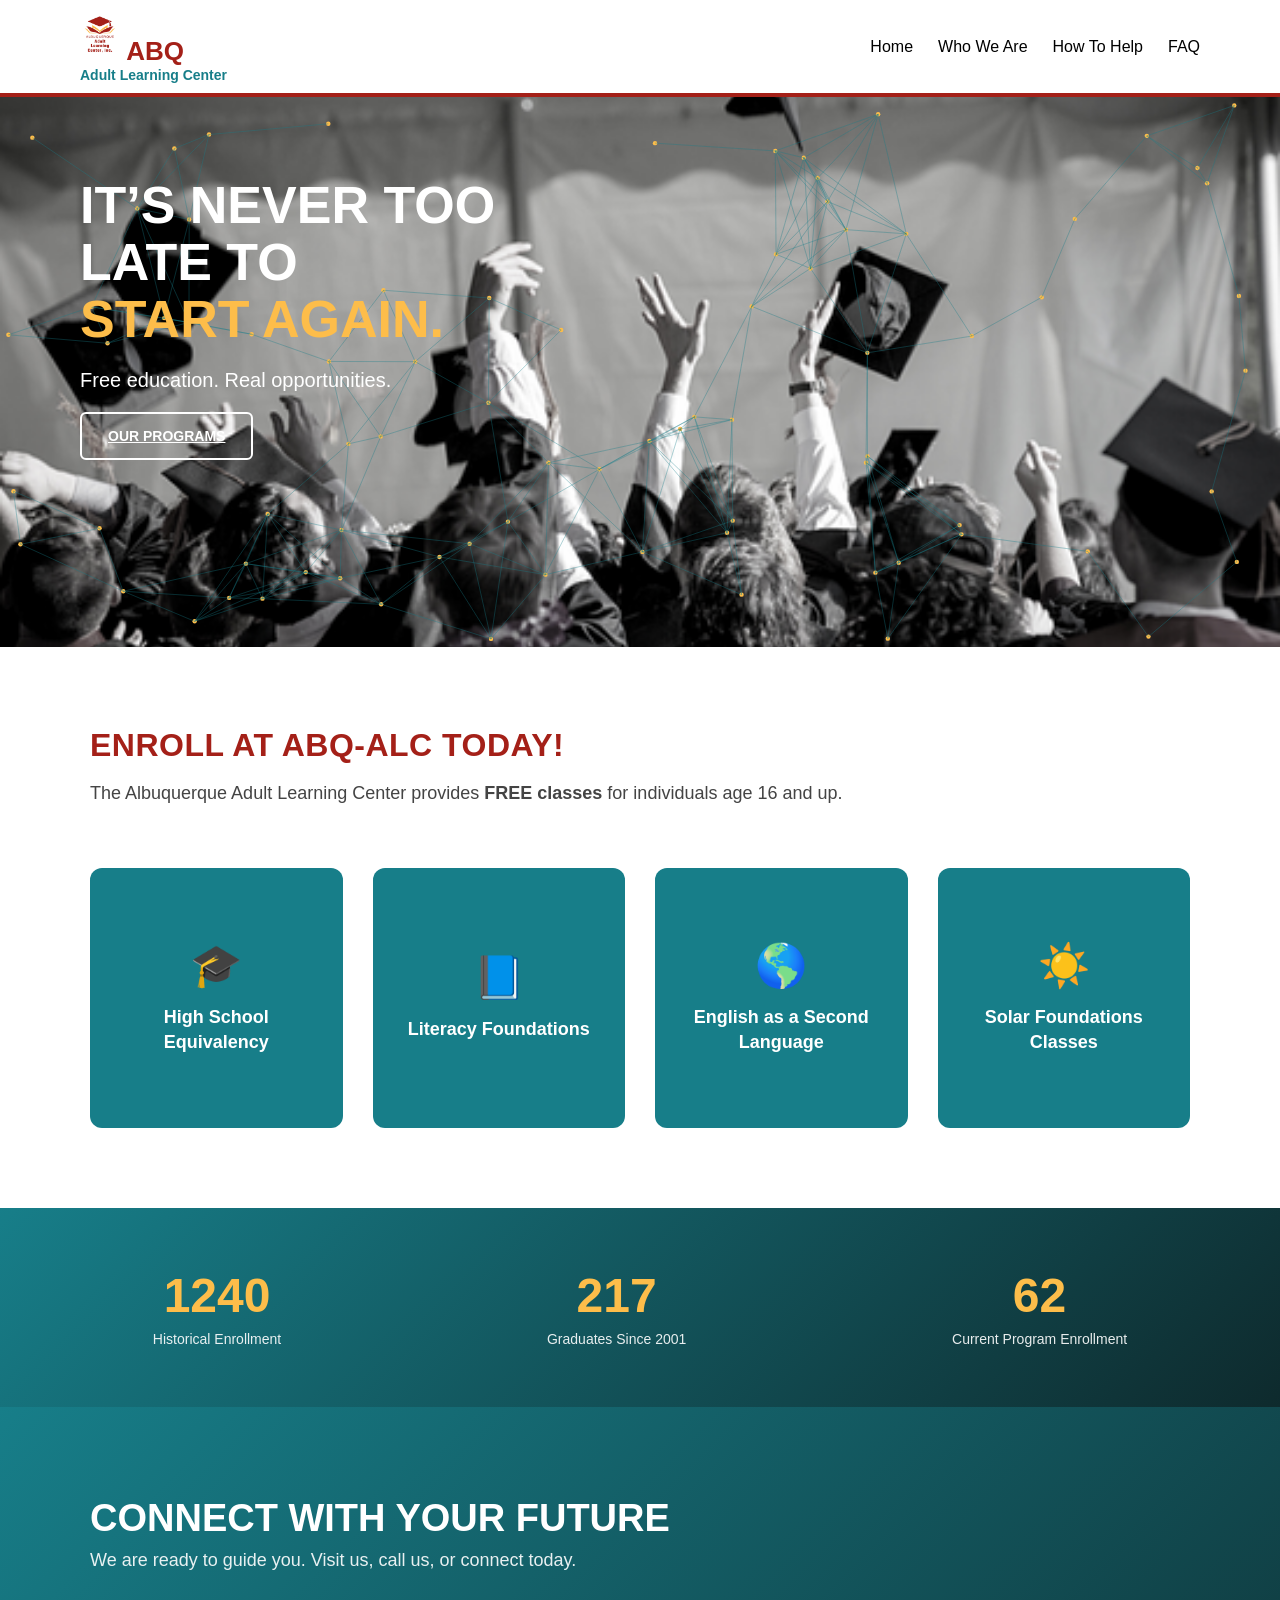
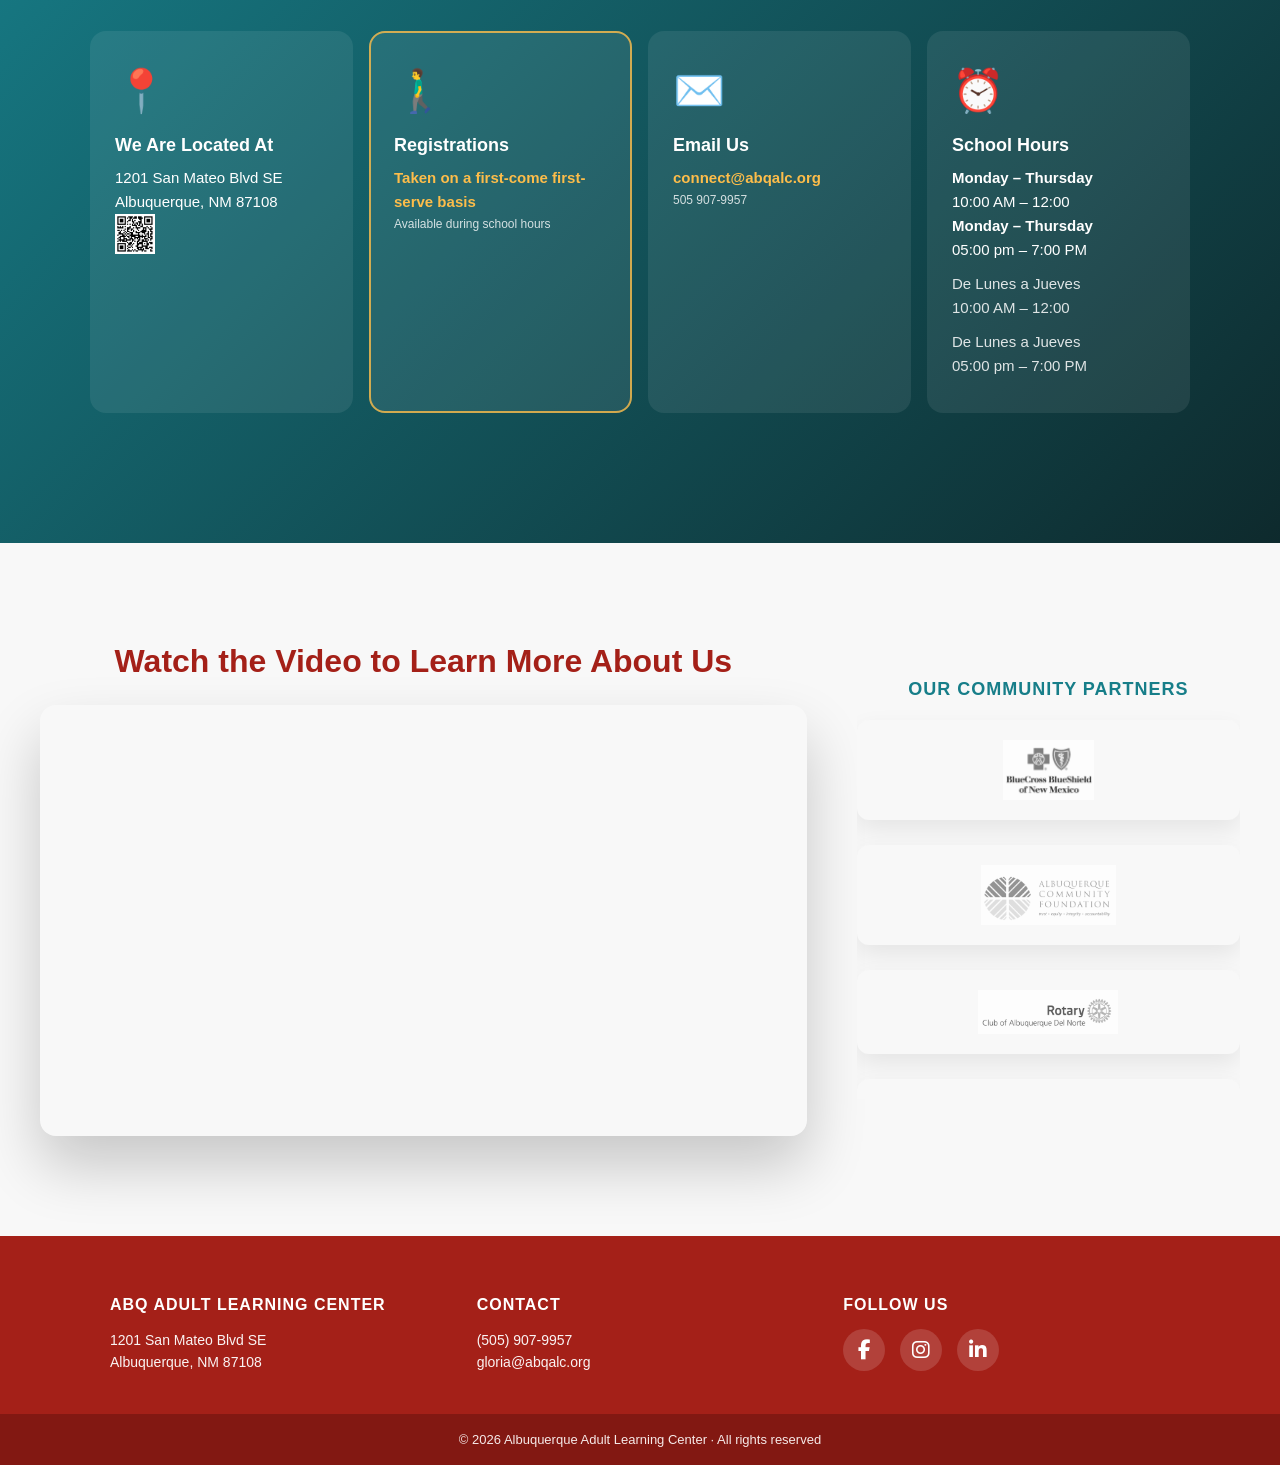
==== commit 4559c359: "Add files via upload uPDATE SHORTS SOLICITUDE GLORIA" ====
--- a/index.html
+++ b/index.html
@@ -7,6 +7,7 @@
   <link rel="stylesheet" href="styles.css">
     <!-- Favicon -->
   <link rel="icon" type="img/png" href="img/WWW_ABQ_LOGO.png">
+  <link rel="stylesheet" href="https://cdnjs.cloudflare.com/ajax/libs/font-awesome/6.7.2/css/all.min.css">
 </head>
 <body>
 <header class="navbar" >
@@ -101,10 +102,10 @@
     <!-- Título principal -->
     <div class="enroll-header">
       <h2>ENROLL AT ABQ‑ALC TODAY!</h2>
-      <p>
-        The Albuquerque Adult Learning Center provides
-        <strong>FREE classes</strong> for individuals age 16 and up.
+      <p style="white-space: nowrap;">
+        The Albuquerque Adult Learning Center provides <strong>FREE classes</strong> for individuals age 16 and up.
       </p>
+
     </div>
 
     <!-- Flip Cards -->
@@ -150,7 +151,7 @@
           </div>
           <div class="flip-back">
             <p>
-            English Language Acquisition classes for beginner and intermediate english learners.
+            English Language Acquisition classes for beginner and intermediate language learners.
             </p>
           </div>
         </div>
@@ -402,20 +403,16 @@
     <div class="footer-column">
       <h3>Follow Us</h3>
       <div class="social-icons">
-        <a href="#" aria-label="Facebook">🌐</a>
-        <a href="#" aria-label="Instagram">📸</a>
-        <a href="#" aria-label="LinkedIn">💼</a>
-      </div>
-    </div>
-
-   
-
-
+        <a href="https://www.facebook.com/abqalc" target="_blank" aria-label="Facebook"><i class="fab fa-facebook-f"></i></a>
+        <a href="https://www.instagram.com/abqalc/" target="_blank" aria-label="Instagram"><i class="fab fa-instagram"></i></a>
+        <a href="#" aria-label="LinkedIn">  <i class="fab fa-linkedin-in"></i></a>
+      </div>
+    </div>
   </div>
 
   <!-- COPYRIGHT -->
   <div class="footer-bottom">
-    © <span id="year"></span> ABQ Adult Learning Center · All rights reserved
+    © <span id="year"></span> Albuquerque Adult Learning Center · All rights reserved
   </div>
 
 </footer>
--- a/styles.css
+++ b/styles.css
@@ -1565,8 +1565,9 @@
 .person-card img {
   width: 100%;
   height: 240px;
-  object-fit: cover;
-  display: block;
+  object-fit: contain;
+transform: scale(0.9);
+
 }
 
 /* Person info */
@@ -1876,7 +1877,7 @@
 .instructor-photo img{
   width: 100%;
   height: 100%;
-  object-fit: cover;
+  object-fit: contain;
   transition: transform .6s ease;
 }
 
@@ -2152,4 +2153,44 @@
   text-decoration: none;
   font-weight: 700;
   border-radius: 30px;
+}
+
+.faq{
+    max-width:900px;
+    margin:50px auto;
+}
+
+.faq-item{
+    margin-bottom:15px;
+    border:1px solid #ddd;
+    border-radius:8px;
+    overflow:hidden;
+}
+
+.faq-question{
+    width:100%;
+    background:#A42018;   /* Rojo de la imagen */
+    color:white;
+    padding:18px;
+    border:none;
+    text-align:left;
+    font-size:18px;
+    cursor:pointer;
+    transition:.3s;
+}
+
+.faq-question:hover{
+    background:#0b5ed7;
+}
+
+.faq-answer{
+    display:none;
+    background:#fff;
+    padding:18px;
+    line-height:1.6;
+    border-top:1px solid #ddd;
+}
+
+.faq-item.active .faq-answer{
+    display:block;
 }
